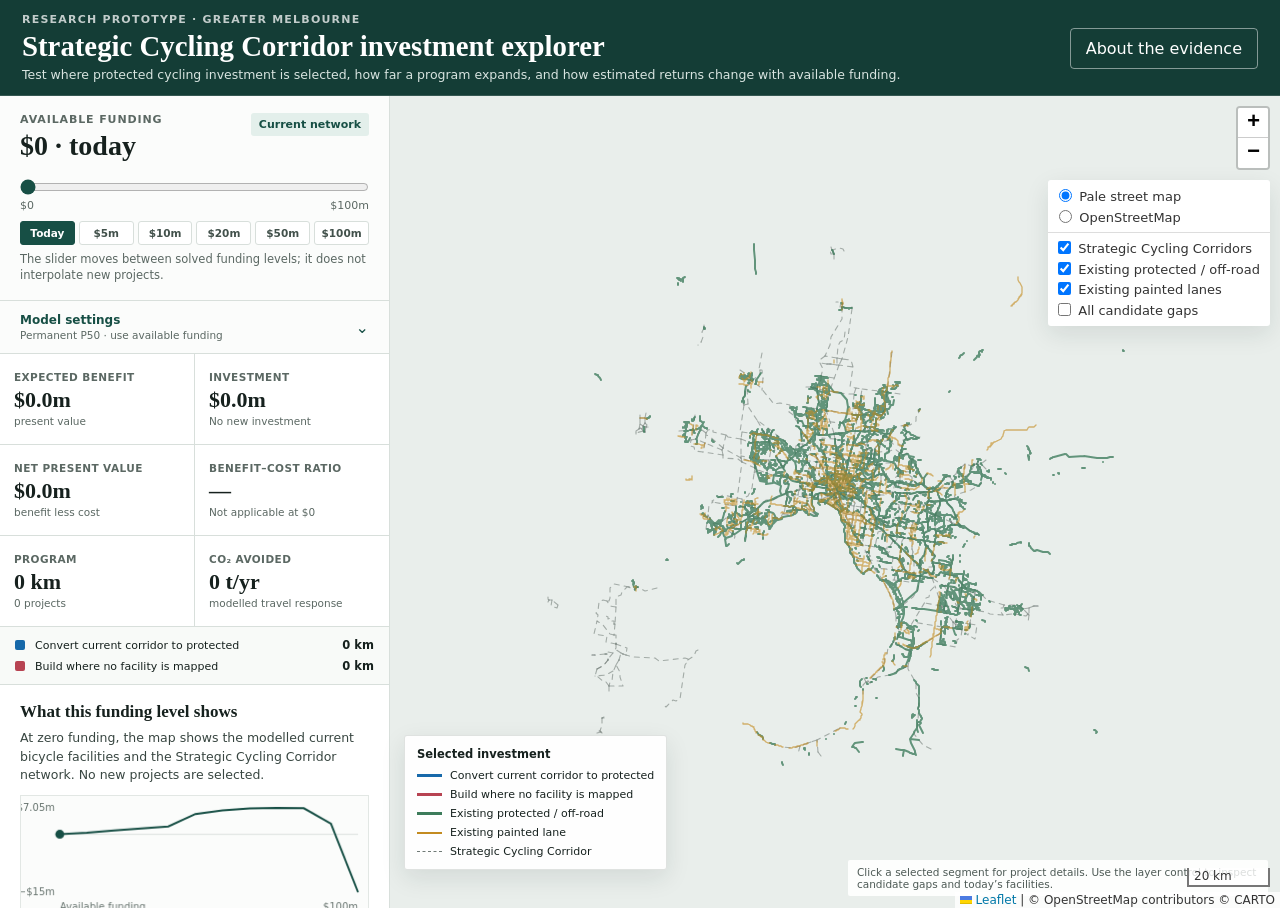
==== index.html @ e88eda8c "Clarify funding modes and cycling treatments" ====
<!doctype html>
<html lang="en">
<head>
  <meta charset="utf-8">
  <meta name="viewport" content="width=device-width, initial-scale=1">
  <meta name="description" content="Explore modelled protected-cycling investments on Melbourne's Strategic Cycling Corridor network at different funding levels.">
  <meta property="og:title" content="Melbourne SCC investment explorer">
  <meta property="og:description" content="An interactive research prototype for reviewing the location, scale and estimated returns of protected-cycling investment.">
  <title>Melbourne SCC investment explorer</title>
  <link rel="preconnect" href="https://basemaps.cartocdn.com">
  <link rel="stylesheet" href="vendor/leaflet/leaflet.css">
  <link rel="stylesheet" href="styles.css?v=3">
</head>
<body>
  <header class="site-header">
    <div>
      <p class="eyebrow">Research prototype · Greater Melbourne</p>
      <h1>Strategic Cycling Corridor investment explorer</h1>
      <p class="header-copy">Test where protected cycling investment is selected, how far a program expands, and how estimated returns change with available funding.</p>
    </div>
    <button class="about-button" id="about-open" type="button">About the evidence</button>
  </header>

  <main class="dashboard-shell">
    <aside class="control-panel" aria-label="Investment settings and results">
      <section class="control-section funding-section">
        <div class="section-heading-row">
          <div>
            <p class="control-label">Available funding</p>
            <output id="budget-output" for="budget-slider">$0 · today</output>
          </div>
          <span class="status-chip" id="spend-status">Current network</span>
        </div>
        <input id="budget-slider" type="range" min="0" max="11" value="0" step="1" aria-label="Available funding level">
        <div class="range-ends"><span>$0</span><span>$100m</span></div>
        <div class="budget-presets" aria-label="Common funding levels">
          <button type="button" data-budget="0">Today</button>
          <button type="button" data-budget="5">$5m</button>
          <button type="button" data-budget="10">$10m</button>
          <button type="button" data-budget="20">$20m</button>
          <button type="button" data-budget="50">$50m</button>
          <button type="button" data-budget="100">$100m</button>
        </div>
        <p class="control-help">The slider moves between solved funding levels; it does not interpolate new projects.</p>
        <div id="investment-message" class="investment-message" hidden>
          <strong id="investment-message-title"></strong>
          <span id="investment-message-copy"></span>
          <button id="use-full-budget" type="button">Show the full-funding portfolio</button>
        </div>
      </section>

      <details class="assumption-panel">
        <summary><span><strong>Model settings</strong><small id="settings-summary">Permanent P50 · use available funding</small></span><span aria-hidden="true">⌄</span></summary>
        <section class="control-section option-grid">
          <fieldset>
            <legend>Delivery assumption</legend>
            <label class="radio-card">
              <input type="radio" name="scenario" value="p50" checked>
              <span><strong>Permanent P50</strong><small>Central benchmark costs</small></span>
            </label>
            <label class="radio-card">
              <input type="radio" name="scenario" value="lowcx">
              <span><strong>Low complexity</strong><small>Optimistic protected retrofit bound</small></span>
            </label>
          </fieldset>

          <fieldset>
            <legend>Allocation rule</legend>
            <label class="radio-card">
              <input type="radio" name="objective" value="benefit" checked>
              <span><strong>Use available funding</strong><small>Select the strongest program within the funding limit</small></span>
            </label>
            <label class="radio-card">
              <input type="radio" name="objective" value="net">
              <span><strong>Find preferred scale</strong><small>Stops when further investment lowers risk-adjusted net benefit</small></span>
            </label>
          </fieldset>
        </section>
      </details>

      <section class="control-section metrics-section" aria-live="polite">
        <div class="metric"><span>Expected benefit</span><strong id="metric-benefit">$0m</strong><small>present value</small></div>
        <div class="metric"><span>Investment</span><strong id="metric-spend">$0m</strong><small id="metric-unspent">No new investment</small></div>
        <div class="metric"><span>Net present value</span><strong id="metric-npv">$0m</strong><small>benefit less cost</small></div>
        <div class="metric"><span>Benefit–cost ratio</span><strong id="metric-bcr">—</strong><small id="metric-bcr-note">Not applicable at $0</small></div>
        <div class="metric"><span>Program</span><strong id="metric-length">0 km</strong><small id="metric-projects">0 projects</small></div>
        <div class="metric"><span>CO₂ avoided</span><strong id="metric-co2">0 t/yr</strong><small>modelled travel response</small></div>
      </section>
      <section class="treatment-mix" aria-live="polite">
        <div><i class="mix-swatch upgrade"></i><span>Convert current corridor to protected</span><strong id="metric-upgrade-km">0 km</strong></div>
        <div><i class="mix-swatch new-link"></i><span>Build where no facility is mapped</span><strong id="metric-new-km">0 km</strong></div>
      </section>

      <section class="control-section interpretation-section">
        <h2>What this funding level shows</h2>
        <p id="interpretation">At zero funding, the map shows the modelled current network and no new selected projects.</p>
        <canvas id="return-chart" height="122" role="img" aria-label="Net present value across the tested funding levels"></canvas>
      </section>

      <section class="control-section project-section">
        <div class="section-heading-row">
          <div><p class="control-label">Selected projects</p><h2 id="project-list-title">No new projects</h2></div>
          <button id="zoom-selected" class="text-button" type="button" disabled>Zoom to selected</button>
        </div>
        <div id="project-list" class="project-list"><p class="empty-state">Move the funding slider to view modelled investments.</p></div>
      </section>
    </aside>

    <section class="map-panel" aria-label="Map of Strategic Cycling Corridors and selected investments">
      <div id="map"></div>
      <div class="map-key" aria-label="Map legend">
        <strong>Selected investment</strong>
        <span><i class="line-swatch upgrade"></i>Convert current corridor to protected</span>
        <span><i class="line-swatch new-link"></i>Build where no facility is mapped</span>
        <span><i class="line-swatch existing"></i>Existing protected / off-road</span>
        <span><i class="line-swatch painted"></i>Existing painted lane</span>
        <span><i class="line-swatch scc"></i>Strategic Cycling Corridor</span>
      </div>
      <div class="map-note">Click a selected segment for project details. Use the layer control to inspect candidate gaps and today’s facilities.</div>
      <div id="loading" class="loading-state">Preparing map and model results…</div>
    </section>
  </main>

  <dialog id="about-dialog">
    <div class="dialog-head">
      <div><p class="eyebrow">How to use this prototype</p><h2>Check whether the modelled priorities make practical sense</h2></div>
      <button id="about-close" class="dialog-close" type="button" aria-label="Close">×</button>
    </div>
    <div class="dialog-content">
      <section>
        <h3>Questions for practitioners</h3>
        <ul>
          <li>Are the selected gaps genuinely missing or inadequate today?</li>
          <li>Could the proposed treatment be delivered at the assumed cost?</li>
          <li>Are important corridors or existing facilities missing from the underlying network?</li>
          <li>Does the order in which projects enter as funding grows look credible?</li>
          <li>Where might intersections, bridges, parking or road-space constraints materially change delivery?</li>
        </ul>
      </section>
      <section>
        <h3>What the dashboard represents</h3>
        <p>Each point is a solved portfolio from a trip-based optimisation model. Benefits are out-of-sample 30-year present values in 2025 Australian dollars. “Use available funding” explores the strongest program within each funding ceiling. “Find preferred scale” can stop spending when additional projects reduce the risk-adjusted net value.</p>
        <p>The portfolios are best-found solutions with valid but loose global bounds; they are not proven global optima. Funding levels are optimised independently and should not be interpreted as a staged construction sequence.</p>
      </section>
      <section class="caution-box">
        <h3>Important limitation</h3>
        <p>These are research outputs, not funded projects, engineering designs or recommendations for construction. Locations inherit uncertainty in SCC matching, current facility classification, cycling routes, uptake and project cost. The low-complexity case is an optimistic bound and is not known to be feasible at every site.</p>
      </section>
      <p class="data-date" id="data-date"></p>
    </div>
  </dialog>

  <script src="vendor/leaflet/leaflet.js"></script>
  <script src="app.js?v=3"></script>
</body>
</html>
---- vendor/leaflet/leaflet.css ----
/* required styles */

.leaflet-pane,
.leaflet-tile,
.leaflet-marker-icon,
.leaflet-marker-shadow,
.leaflet-tile-container,
.leaflet-pane > svg,
.leaflet-pane > canvas,
.leaflet-zoom-box,
.leaflet-image-layer,
.leaflet-layer {
	position: absolute;
	left: 0;
	top: 0;
	}
.leaflet-container {
	overflow: hidden;
	}
.leaflet-tile,
.leaflet-marker-icon,
.leaflet-marker-shadow {
	-webkit-user-select: none;
	   -moz-user-select: none;
	        user-select: none;
	  -webkit-user-drag: none;
	}
/* Prevents IE11 from highlighting tiles in blue */
.leaflet-tile::selection {
	background: transparent;
}
/* Safari renders non-retina tile on retina better with this, but Chrome is worse */
.leaflet-safari .leaflet-tile {
	image-rendering: -webkit-optimize-contrast;
	}
/* hack that prevents hw layers "stretching" when loading new tiles */
.leaflet-safari .leaflet-tile-container {
	width: 1600px;
	height: 1600px;
	-webkit-transform-origin: 0 0;
	}
.leaflet-marker-icon,
.leaflet-marker-shadow {
	display: block;
	}
/* .leaflet-container svg: reset svg max-width decleration shipped in Joomla! (joomla.org) 3.x */
/* .leaflet-container img: map is broken in FF if you have max-width: 100% on tiles */
.leaflet-container .leaflet-overlay-pane svg {
	max-width: none !important;
	max-height: none !important;
	}
.leaflet-container .leaflet-marker-pane img,
.leaflet-container .leaflet-shadow-pane img,
.leaflet-container .leaflet-tile-pane img,
.leaflet-container img.leaflet-image-layer,
.leaflet-container .leaflet-tile {
	max-width: none !important;
	max-height: none !important;
	width: auto;
	padding: 0;
	}

.leaflet-container img.leaflet-tile {
	/* See: https://bugs.chromium.org/p/chromium/issues/detail?id=600120 */
	mix-blend-mode: plus-lighter;
}

.leaflet-container.leaflet-touch-zoom {
	-ms-touch-action: pan-x pan-y;
	touch-action: pan-x pan-y;
	}
.leaflet-container.leaflet-touch-drag {
	-ms-touch-action: pinch-zoom;
	/* Fallback for FF which doesn't support pinch-zoom */
	touch-action: none;
	touch-action: pinch-zoom;
}
.leaflet-container.leaflet-touch-drag.leaflet-touch-zoom {
	-ms-touch-action: none;
	touch-action: none;
}
.leaflet-container {
	-webkit-tap-highlight-color: transparent;
}
.leaflet-container a {
	-webkit-tap-highlight-color: rgba(51, 181, 229, 0.4);
}
.leaflet-tile {
	filter: inherit;
	visibility: hidden;
	}
.leaflet-tile-loaded {
	visibility: inherit;
	}
.leaflet-zoom-box {
	width: 0;
	height: 0;
	-moz-box-sizing: border-box;
	     box-sizing: border-box;
	z-index: 800;
	}
/* workaround for https://bugzilla.mozilla.org/show_bug.cgi?id=888319 */
.leaflet-overlay-pane svg {
	-moz-user-select: none;
	}

.leaflet-pane         { z-index: 400; }

.leaflet-tile-pane    { z-index: 200; }
.leaflet-overlay-pane { z-index: 400; }
.leaflet-shadow-pane  { z-index: 500; }
.leaflet-marker-pane  { z-index: 600; }
.leaflet-tooltip-pane   { z-index: 650; }
.leaflet-popup-pane   { z-index: 700; }

.leaflet-map-pane canvas { z-index: 100; }
.leaflet-map-pane svg    { z-index: 200; }

.leaflet-vml-shape {
	width: 1px;
	height: 1px;
	}
.lvml {
	behavior: url(#default#VML);
	display: inline-block;
	position: absolute;
	}


/* control positioning */

.leaflet-control {
	position: relative;
	z-index: 800;
	pointer-events: visiblePainted; /* IE 9-10 doesn't have auto */
	pointer-events: auto;
	}
.leaflet-top,
.leaflet-bottom {
	position: absolute;
	z-index: 1000;
	pointer-events: none;
	}
.leaflet-top {
	top: 0;
	}
.leaflet-right {
	right: 0;
	}
.leaflet-bottom {
	bottom: 0;
	}
.leaflet-left {
	left: 0;
	}
.leaflet-control {
	float: left;
	clear: both;
	}
.leaflet-right .leaflet-control {
	float: right;
	}
.leaflet-top .leaflet-control {
	margin-top: 10px;
	}
.leaflet-bottom .leaflet-control {
	margin-bottom: 10px;
	}
.leaflet-left .leaflet-control {
	margin-left: 10px;
	}
.leaflet-right .leaflet-control {
	margin-right: 10px;
	}


/* zoom and fade animations */

.leaflet-fade-anim .leaflet-popup {
	opacity: 0;
	-webkit-transition: opacity 0.2s linear;
	   -moz-transition: opacity 0.2s linear;
	        transition: opacity 0.2s linear;
	}
.leaflet-fade-anim .leaflet-map-pane .leaflet-popup {
	opacity: 1;
	}
.leaflet-zoom-animated {
	-webkit-transform-origin: 0 0;
	    -ms-transform-origin: 0 0;
	        transform-origin: 0 0;
	}
svg.leaflet-zoom-animated {
	will-change: transform;
}

.leaflet-zoom-anim .leaflet-zoom-animated {
	-webkit-transition: -webkit-transform 0.25s cubic-bezier(0,0,0.25,1);
	   -moz-transition:    -moz-transform 0.25s cubic-bezier(0,0,0.25,1);
	        transition:         transform 0.25s cubic-bezier(0,0,0.25,1);
	}
.leaflet-zoom-anim .leaflet-tile,
.leaflet-pan-anim .leaflet-tile {
	-webkit-transition: none;
	   -moz-transition: none;
	        transition: none;
	}

.leaflet-zoom-anim .leaflet-zoom-hide {
	visibility: hidden;
	}


/* cursors */

.leaflet-interactive {
	cursor: pointer;
	}
.leaflet-grab {
	cursor: -webkit-grab;
	cursor:    -moz-grab;
	cursor:         grab;
	}
.leaflet-crosshair,
.leaflet-crosshair .leaflet-interactive {
	cursor: crosshair;
	}
.leaflet-popup-pane,
.leaflet-control {
	cursor: auto;
	}
.leaflet-dragging .leaflet-grab,
.leaflet-dragging .leaflet-grab .leaflet-interactive,
.leaflet-dragging .leaflet-marker-draggable {
	cursor: move;
	cursor: -webkit-grabbing;
	cursor:    -moz-grabbing;
	cursor:         grabbing;
	}

/* marker & overlays interactivity */
.leaflet-marker-icon,
.leaflet-marker-shadow,
.leaflet-image-layer,
.leaflet-pane > svg path,
.leaflet-tile-container {
	pointer-events: none;
	}

.leaflet-marker-icon.leaflet-interactive,
.leaflet-image-layer.leaflet-interactive,
.leaflet-pane > svg path.leaflet-interactive,
svg.leaflet-image-layer.leaflet-interactive path {
	pointer-events: visiblePainted; /* IE 9-10 doesn't have auto */
	pointer-events: auto;
	}

/* visual tweaks */

.leaflet-container {
	background: #ddd;
	outline-offset: 1px;
	}
.leaflet-container a {
	color: #0078A8;
	}
.leaflet-zoom-box {
	border: 2px dotted #38f;
	background: rgba(255,255,255,0.5);
	}


/* general typography */
.leaflet-container {
	font-family: "Helvetica Neue", Arial, Helvetica, sans-serif;
	font-size: 12px;
	font-size: 0.75rem;
	line-height: 1.5;
	}


/* general toolbar styles */

.leaflet-bar {
	box-shadow: 0 1px 5px rgba(0,0,0,0.65);
	border-radius: 4px;
	}
.leaflet-bar a {
	background-color: #fff;
	border-bottom: 1px solid #ccc;
	width: 26px;
	height: 26px;
	line-height: 26px;
	display: block;
	text-align: center;
	text-decoration: none;
	color: black;
	}
.leaflet-bar a,
.leaflet-control-layers-toggle {
	background-position: 50% 50%;
	background-repeat: no-repeat;
	display: block;
	}
.leaflet-bar a:hover,
.leaflet-bar a:focus {
	background-color: #f4f4f4;
	}
.leaflet-bar a:first-child {
	border-top-left-radius: 4px;
	border-top-right-radius: 4px;
	}
.leaflet-bar a:last-child {
	border-bottom-left-radius: 4px;
	border-bottom-right-radius: 4px;
	border-bottom: none;
	}
.leaflet-bar a.leaflet-disabled {
	cursor: default;
	background-color: #f4f4f4;
	color: #bbb;
	}

.leaflet-touch .leaflet-bar a {
	width: 30px;
	height: 30px;
	line-height: 30px;
	}
.leaflet-touch .leaflet-bar a:first-child {
	border-top-left-radius: 2px;
	border-top-right-radius: 2px;
	}
.leaflet-touch .leaflet-bar a:last-child {
	border-bottom-left-radius: 2px;
	border-bottom-right-radius: 2px;
	}

/* zoom control */

.leaflet-control-zoom-in,
.leaflet-control-zoom-out {
	font: bold 18px 'Lucida Console', Monaco, monospace;
	text-indent: 1px;
	}

.leaflet-touch .leaflet-control-zoom-in, .leaflet-touch .leaflet-control-zoom-out  {
	font-size: 22px;
	}


/* layers control */

.leaflet-control-layers {
	box-shadow: 0 1px 5px rgba(0,0,0,0.4);
	background: #fff;
	border-radius: 5px;
	}
.leaflet-control-layers-toggle {
	background-image: url(images/layers.png);
	width: 36px;
	height: 36px;
	}
.leaflet-retina .leaflet-control-layers-toggle {
	background-image: url(images/layers-2x.png);
	background-size: 26px 26px;
	}
.leaflet-touch .leaflet-control-layers-toggle {
	width: 44px;
	height: 44px;
	}
.leaflet-control-layers .leaflet-control-layers-list,
.leaflet-control-layers-expanded .leaflet-control-layers-toggle {
	display: none;
	}
.leaflet-control-layers-expanded .leaflet-control-layers-list {
	display: block;
	position: relative;
	}
.leaflet-control-layers-expanded {
	padding: 6px 10px 6px 6px;
	color: #333;
	background: #fff;
	}
.leaflet-control-layers-scrollbar {
	overflow-y: scroll;
	overflow-x: hidden;
	padding-right: 5px;
	}
.leaflet-control-layers-selector {
	margin-top: 2px;
	position: relative;
	top: 1px;
	}
.leaflet-control-layers label {
	display: block;
	font-size: 13px;
	font-size: 1.08333em;
	}
.leaflet-control-layers-separator {
	height: 0;
	border-top: 1px solid #ddd;
	margin: 5px -10px 5px -6px;
	}

/* Default icon URLs */
.leaflet-default-icon-path { /* used only in path-guessing heuristic, see L.Icon.Default */
	background-image: url(images/marker-icon.png);
	}


/* attribution and scale controls */

.leaflet-container .leaflet-control-attribution {
	background: #fff;
	background: rgba(255, 255, 255, 0.8);
	margin: 0;
	}
.leaflet-control-attribution,
.leaflet-control-scale-line {
	padding: 0 5px;
	color: #333;
	line-height: 1.4;
	}
.leaflet-control-attribution a {
	text-decoration: none;
	}
.leaflet-control-attribution a:hover,
.leaflet-control-attribution a:focus {
	text-decoration: underline;
	}
.leaflet-attribution-flag {
	display: inline !important;
	vertical-align: baseline !important;
	width: 1em;
	height: 0.6669em;
	}
.leaflet-left .leaflet-control-scale {
	margin-left: 5px;
	}
.leaflet-bottom .leaflet-control-scale {
	margin-bottom: 5px;
	}
.leaflet-control-scale-line {
	border: 2px solid #777;
	border-top: none;
	line-height: 1.1;
	padding: 2px 5px 1px;
	white-space: nowrap;
	-moz-box-sizing: border-box;
	     box-sizing: border-box;
	background: rgba(255, 255, 255, 0.8);
	text-shadow: 1px 1px #fff;
	}
.leaflet-control-scale-line:not(:first-child) {
	border-top: 2px solid #777;
	border-bottom: none;
	margin-top: -2px;
	}
.leaflet-control-scale-line:not(:first-child):not(:last-child) {
	border-bottom: 2px solid #777;
	}

.leaflet-touch .leaflet-control-attribution,
.leaflet-touch .leaflet-control-layers,
.leaflet-touch .leaflet-bar {
	box-shadow: none;
	}
.leaflet-touch .leaflet-control-layers,
.leaflet-touch .leaflet-bar {
	border: 2px solid rgba(0,0,0,0.2);
	background-clip: padding-box;
	}


/* popup */

.leaflet-popup {
	position: absolute;
	text-align: center;
	margin-bottom: 20px;
	}
.leaflet-popup-content-wrapper {
	padding: 1px;
	text-align: left;
	border-radius: 12px;
	}
.leaflet-popup-content {
	margin: 13px 24px 13px 20px;
	line-height: 1.3;
	font-size: 13px;
	font-size: 1.08333em;
	min-height: 1px;
	}
.leaflet-popup-content p {
	margin: 17px 0;
	margin: 1.3em 0;
	}
.leaflet-popup-tip-container {
	width: 40px;
	height: 20px;
	position: absolute;
	left: 50%;
	margin-top: -1px;
	margin-left: -20px;
	overflow: hidden;
	pointer-events: none;
	}
.leaflet-popup-tip {
	width: 17px;
	height: 17px;
	padding: 1px;

	margin: -10px auto 0;
	pointer-events: auto;

	-webkit-transform: rotate(45deg);
	   -moz-transform: rotate(45deg);
	    -ms-transform: rotate(45deg);
	        transform: rotate(45deg);
	}
.leaflet-popup-content-wrapper,
.leaflet-popup-tip {
	background: white;
	color: #333;
	box-shadow: 0 3px 14px rgba(0,0,0,0.4);
	}
.leaflet-container a.leaflet-popup-close-button {
	position: absolute;
	top: 0;
	right: 0;
	border: none;
	text-align: center;
	width: 24px;
	height: 24px;
	font: 16px/24px Tahoma, Verdana, sans-serif;
	color: #757575;
	text-decoration: none;
	background: transparent;
	}
.leaflet-container a.leaflet-popup-close-button:hover,
.leaflet-container a.leaflet-popup-close-button:focus {
	color: #585858;
	}
.leaflet-popup-scrolled {
	overflow: auto;
	}

.leaflet-oldie .leaflet-popup-content-wrapper {
	-ms-zoom: 1;
	}
.leaflet-oldie .leaflet-popup-tip {
	width: 24px;
	margin: 0 auto;

	-ms-filter: "progid:DXImageTransform.Microsoft.Matrix(M11=0.70710678, M12=0.70710678, M21=-0.70710678, M22=0.70710678)";
	filter: progid:DXImageTransform.Microsoft.Matrix(M11=0.70710678, M12=0.70710678, M21=-0.70710678, M22=0.70710678);
	}

.leaflet-oldie .leaflet-control-zoom,
.leaflet-oldie .leaflet-control-layers,
.leaflet-oldie .leaflet-popup-content-wrapper,
.leaflet-oldie .leaflet-popup-tip {
	border: 1px solid #999;
	}


/* div icon */

.leaflet-div-icon {
	background: #fff;
	border: 1px solid #666;
	}


/* Tooltip */
/* Base styles for the element that has a tooltip */
.leaflet-tooltip {
	position: absolute;
	padding: 6px;
	background-color: #fff;
	border: 1px solid #fff;
	border-radius: 3px;
	color: #222;
	white-space: nowrap;
	-webkit-user-select: none;
	-moz-user-select: none;
	-ms-user-select: none;
	user-select: none;
	pointer-events: none;
	box-shadow: 0 1px 3px rgba(0,0,0,0.4);
	}
.leaflet-tooltip.leaflet-interactive {
	cursor: pointer;
	pointer-events: auto;
	}
.leaflet-tooltip-top:before,
.leaflet-tooltip-bottom:before,
.leaflet-tooltip-left:before,
.leaflet-tooltip-right:before {
	position: absolute;
	pointer-events: none;
	border: 6px solid transparent;
	background: transparent;
	content: "";
	}

/* Directions */

.leaflet-tooltip-bottom {
	margin-top: 6px;
}
.leaflet-tooltip-top {
	margin-top: -6px;
}
.leaflet-tooltip-bottom:before,
.leaflet-tooltip-top:before {
	left: 50%;
	margin-left: -6px;
	}
.leaflet-tooltip-top:before {
	bottom: 0;
	margin-bottom: -12px;
	border-top-color: #fff;
	}
.leaflet-tooltip-bottom:before {
	top: 0;
	margin-top: -12px;
	margin-left: -6px;
	border-bottom-color: #fff;
	}
.leaflet-tooltip-left {
	margin-left: -6px;
}
.leaflet-tooltip-right {
	margin-left: 6px;
}
.leaflet-tooltip-left:before,
.leaflet-tooltip-right:before {
	top: 50%;
	margin-top: -6px;
	}
.leaflet-tooltip-left:before {
	right: 0;
	margin-right: -12px;
	border-left-color: #fff;
	}
.leaflet-tooltip-right:before {
	left: 0;
	margin-left: -12px;
	border-right-color: #fff;
	}

/* Printing */

@media print {
	/* Prevent printers from removing background-images of controls. */
	.leaflet-control {
		-webkit-print-color-adjust: exact;
		print-color-adjust: exact;
		}
	}
---- styles.css ----
:root {
  --ink: #16211e; --muted: #5b6863; --line: #d8dfdb; --paper: #fff;
  --brand: #174f45; --brand-soft: #e3efeb; --upgrade: #1769aa;
  --new: #b74352; --existing: #3d7c5b; --painted: #c38b20; --scc: #707a76;
  --shadow: 0 8px 24px rgba(23, 41, 35, .10);
}
* { box-sizing: border-box; }
html, body { height: 100%; }
body { margin: 0; color: var(--ink); background: #edf1ee; font-family: Inter, ui-sans-serif, system-ui, -apple-system, BlinkMacSystemFont, "Segoe UI", sans-serif; -webkit-font-smoothing: antialiased; }
button, input { font: inherit; }
.site-header { min-height: 88px; padding: 13px 22px 12px; display: flex; align-items: center; justify-content: space-between; gap: 24px; color: white; background: #143d36; border-bottom: 1px solid rgba(255,255,255,.14); }
.eyebrow { margin: 0 0 5px; color: inherit; font-size: 11px; font-weight: 750; letter-spacing: .11em; text-transform: uppercase; opacity: .74; }
h1 { margin: 0; font-family: Georgia, "Times New Roman", serif; font-size: clamp(24px, 2.25vw, 34px); font-weight: 600; line-height: 1.08; }
.header-copy { max-width: 900px; margin: 5px 0 0; color: #d8e4e0; font-size: 12.5px; line-height: 1.3; }
.about-button { flex: 0 0 auto; padding: 10px 15px; color: white; background: transparent; border: 1px solid rgba(255,255,255,.48); border-radius: 4px; cursor: pointer; }
.about-button:hover, .about-button:focus-visible { background: rgba(255,255,255,.1); outline: none; }
.dashboard-shell { height: calc(100vh - 88px); min-height: 650px; display: grid; grid-template-columns: minmax(340px, 390px) 1fr; }
.control-panel { overflow-y: auto; background: var(--paper); border-right: 1px solid var(--line); z-index: 3; }
.control-section { padding: 17px 20px; border-bottom: 1px solid var(--line); }
.funding-section { background: #fbfcfb; }
.section-heading-row { display: flex; justify-content: space-between; align-items: flex-start; gap: 15px; }
.control-label, fieldset legend { margin: 0 0 6px; color: var(--muted); font-size: 11px; font-weight: 800; letter-spacing: .08em; text-transform: uppercase; }
#budget-output { display: block; font-family: Georgia, "Times New Roman", serif; font-size: 28px; font-weight: 600; line-height: 1; }
.status-chip { padding: 5px 8px; border-radius: 3px; color: var(--brand); background: var(--brand-soft); font-size: 11px; font-weight: 750; }
input[type="range"] { width: 100%; margin: 19px 0 2px; accent-color: var(--brand); cursor: pointer; }
.range-ends { display: flex; justify-content: space-between; color: var(--muted); font-size: 11px; }
.budget-presets { display: grid; grid-template-columns: repeat(6, 1fr); gap: 4px; margin-top: 9px; }
.budget-presets button { padding: 5px 2px; color: #42514b; background: white; border: 1px solid var(--line); border-radius: 3px; font-size: 10.5px; font-weight: 700; cursor: pointer; }
.budget-presets button:hover, .budget-presets button:focus-visible { border-color: var(--brand); color: var(--brand); outline: none; }
.budget-presets button.active { color: white; background: var(--brand); border-color: var(--brand); }
.control-help { margin: 7px 0 0; color: var(--muted); font-size: 11.5px; line-height: 1.35; }
.investment-message { margin-top: 11px; padding: 10px 11px; display: grid; gap: 4px; color: #614918; background: #f6f0df; border: 1px solid #d8c48e; border-left: 3px solid #a77b2b; border-radius: 3px; }
.investment-message[hidden] { display: none; }
.investment-message strong { font-size: 12px; }
.investment-message span { font-size: 11px; line-height: 1.35; }
.investment-message button { width: fit-content; margin-top: 3px; padding: 4px 0; color: var(--brand); background: transparent; border: 0; font-size: 11px; font-weight: 800; cursor: pointer; text-decoration: underline; text-underline-offset: 2px; }
.assumption-panel { border-bottom: 1px solid var(--line); background: #fbfcfb; }
.assumption-panel summary { padding: 12px 20px; display: flex; align-items: center; justify-content: space-between; gap: 12px; color: var(--brand); cursor: pointer; list-style: none; }
.assumption-panel summary::-webkit-details-marker { display: none; }
.assumption-panel summary > span:first-child { display: grid; gap: 2px; }
.assumption-panel summary strong { font-size: 12px; }
.assumption-panel summary small { color: var(--muted); font-size: 10.5px; font-weight: 500; }
.assumption-panel[open] summary { border-bottom: 1px solid var(--line); }
.assumption-panel[open] summary > span:last-child { transform: rotate(180deg); }
.assumption-panel .control-section { border-bottom: 0; }
.option-grid { display: grid; grid-template-columns: 1fr 1fr; gap: 18px; }
fieldset { min-width: 0; padding: 0; margin: 0; border: 0; }
.radio-card { min-height: 51px; display: flex; align-items: flex-start; gap: 8px; padding: 8px 9px; margin-top: 6px; border: 1px solid var(--line); border-radius: 4px; cursor: pointer; }
.radio-card:has(input:checked) { border-color: var(--brand); background: var(--brand-soft); box-shadow: inset 3px 0 0 var(--brand); }
.radio-card input { margin: 3px 0 0; accent-color: var(--brand); }
.radio-card span { min-width: 0; display: grid; gap: 2px; }
.radio-card strong { font-size: 12.5px; line-height: 1.2; }
.radio-card small { color: var(--muted); font-size: 10.5px; line-height: 1.25; }
.metrics-section { display: grid; grid-template-columns: repeat(2, 1fr); gap: 1px; padding: 0; background: var(--line); }
.metric { min-height: 90px; padding: 13px 14px; display: flex; flex-direction: column; justify-content: center; background: white; }
.metric span { color: var(--muted); font-size: 10.5px; font-weight: 720; text-transform: uppercase; letter-spacing: .04em; }
.metric strong { margin: 4px 0 2px; font-family: Georgia, "Times New Roman", serif; font-size: 22px; font-weight: 600; font-variant-numeric: tabular-nums; }
.metric small { color: var(--muted); font-size: 10.5px; line-height: 1.2; }
.metric.negative strong { color: #a12939; }
.metric.positive strong { color: var(--brand); }
.treatment-mix { padding: 11px 15px; display: grid; gap: 7px; background: #f8faf8; border-bottom: 1px solid var(--line); }
.treatment-mix > div { display: grid; grid-template-columns: 13px 1fr auto; align-items: center; gap: 7px; font-size: 11px; }
.treatment-mix strong { font-size: 11.5px; font-variant-numeric: tabular-nums; }
.mix-swatch { width: 10px; height: 10px; display: inline-block; border-radius: 2px; }
.mix-swatch.upgrade { background: var(--upgrade); }
.mix-swatch.new-link { background: var(--new); }
.interpretation-section h2, .project-section h2 { margin: 0; font-family: Georgia, "Times New Roman", serif; font-size: 17px; font-weight: 600; }
.interpretation-section p { margin: 7px 0 11px; color: #384641; font-size: 12.5px; line-height: 1.46; }
#return-chart { width: 100%; display: block; background: #fbfcfb; border: 1px solid #e2e7e4; }
.text-button { padding: 3px 0; color: var(--brand); background: transparent; border: 0; font-size: 11.5px; font-weight: 700; cursor: pointer; }
.text-button:disabled { color: #a4aaa7; cursor: default; }
.project-list { margin-top: 10px; max-height: 265px; overflow-y: auto; border-top: 1px solid var(--line); }
.empty-state { margin: 14px 0; color: var(--muted); font-size: 12px; }
.project-row { width: 100%; display: grid; grid-template-columns: 28px 1fr auto; align-items: center; gap: 9px; padding: 9px 4px; color: inherit; background: white; border: 0; border-bottom: 1px solid #e7ebe8; text-align: left; cursor: pointer; }
.project-row:hover, .project-row:focus-visible { background: #f3f7f5; outline: none; }
.rank-badge { width: 23px; height: 23px; display: grid; place-items: center; color: white; background: var(--brand); border-radius: 50%; font-size: 10px; font-weight: 750; }
.project-row strong { display: block; font-size: 12px; }
.project-row small { display: block; margin-top: 2px; color: var(--muted); font-size: 10.5px; }
.project-cost { font-size: 11px; font-weight: 700; font-variant-numeric: tabular-nums; }
.map-panel { min-width: 0; position: relative; background: #e9eeeb; }
#map { width: 100%; height: 100%; }
.leaflet-container { background: #e9eeeb; font-family: inherit; }
.leaflet-control-layers { border: 0 !important; border-radius: 3px !important; box-shadow: var(--shadow) !important; font-size: 12px; }
.leaflet-popup-content { margin: 13px 15px; line-height: 1.35; }
.popup-title { margin: 0 0 7px; font-family: Georgia, "Times New Roman", serif; font-size: 16px; }
.popup-grid { display: grid; grid-template-columns: auto auto; gap: 3px 13px; font-size: 11.5px; }
.popup-grid span:nth-child(odd) { color: var(--muted); }
.popup-note { max-width: 245px; margin: 8px 0 0; color: var(--muted); font-size: 10.5px; }
.map-key { position: absolute; left: 14px; bottom: 38px; z-index: 500; min-width: 200px; display: grid; gap: 6px; padding: 11px 12px; background: rgba(255,255,255,.94); border: 1px solid rgba(64,76,70,.16); border-radius: 3px; box-shadow: var(--shadow); font-size: 11px; }
.map-key strong { margin-bottom: 2px; font-size: 11.5px; }
.map-key span { display: flex; align-items: center; gap: 8px; }
.line-swatch { width: 25px; height: 0; display: inline-block; border-top: 3px solid; }
.line-swatch.upgrade { border-color: var(--upgrade); }
.line-swatch.new-link { border-color: var(--new); }
.line-swatch.existing { border-color: var(--existing); }
.line-swatch.painted { border-color: var(--painted); border-top-width: 2px; }
.line-swatch.scc { border-color: var(--scc); border-top-width: 1px; border-top-style: dashed; }
.map-note { position: absolute; right: 12px; bottom: 12px; z-index: 500; max-width: 420px; padding: 6px 9px; color: #4d5a55; background: rgba(255,255,255,.9); border-radius: 2px; font-size: 10.5px; }
.loading-state { position: absolute; inset: 0; z-index: 1000; display: grid; place-items: center; color: var(--brand); background: rgba(246,248,246,.9); font-size: 14px; font-weight: 650; }
.loading-state.error { padding: 24px; color: #8b2432; text-align: center; }
dialog { width: min(690px, calc(100vw - 32px)); max-height: calc(100vh - 40px); padding: 0; color: var(--ink); border: 0; border-radius: 5px; box-shadow: 0 24px 80px rgba(14, 28, 23, .32); }
dialog::backdrop { background: rgba(12, 25, 21, .62); }
.dialog-head { padding: 20px 22px 15px; display: flex; align-items: flex-start; justify-content: space-between; gap: 20px; color: white; background: var(--brand); }
.dialog-head h2 { margin: 0; font-family: Georgia, "Times New Roman", serif; font-size: 24px; font-weight: 600; }
.dialog-close { color: white; background: transparent; border: 0; font-size: 28px; line-height: 1; cursor: pointer; }
.dialog-content { padding: 20px 22px 24px; }
.dialog-content section + section { margin-top: 18px; }
.dialog-content h3 { margin: 0 0 7px; font-size: 14px; }
.dialog-content p, .dialog-content li { font-size: 13px; line-height: 1.5; }
.dialog-content ul { margin: 7px 0 0; padding-left: 20px; }
.caution-box { padding: 14px 15px; background: #f5f1e7; border-left: 3px solid #a77b2b; }
.caution-box p { margin: 0; }
.data-date { margin: 18px 0 0; color: var(--muted); font-size: 11px !important; }
@media (max-width: 980px) {
  .site-header { min-height: 96px; padding: 15px 18px; }
  .header-copy { display: none; }
  .dashboard-shell { height: auto; min-height: 0; display: flex; flex-direction: column; }
  .control-panel { overflow: visible; border-right: 0; }
  .map-panel { height: 68vh; min-height: 540px; order: -1; }
  .metrics-section { grid-template-columns: repeat(3, 1fr); }
  .project-list { max-height: none; }
}
@media (max-width: 620px) {
  .site-header { min-height: 108px; align-items: flex-start; }
  h1 { font-size: 23px; }
  .about-button { padding: 8px 10px; font-size: 11px; }
  .map-panel { height: 60vh; min-height: 470px; }
  .map-key { left: 8px; bottom: 33px; min-width: 180px; padding: 8px 9px; }
  .map-note { display: none; }
  .option-grid { grid-template-columns: 1fr; }
  .metrics-section { grid-template-columns: repeat(2, 1fr); }
  .control-section { padding-left: 15px; padding-right: 15px; }
}
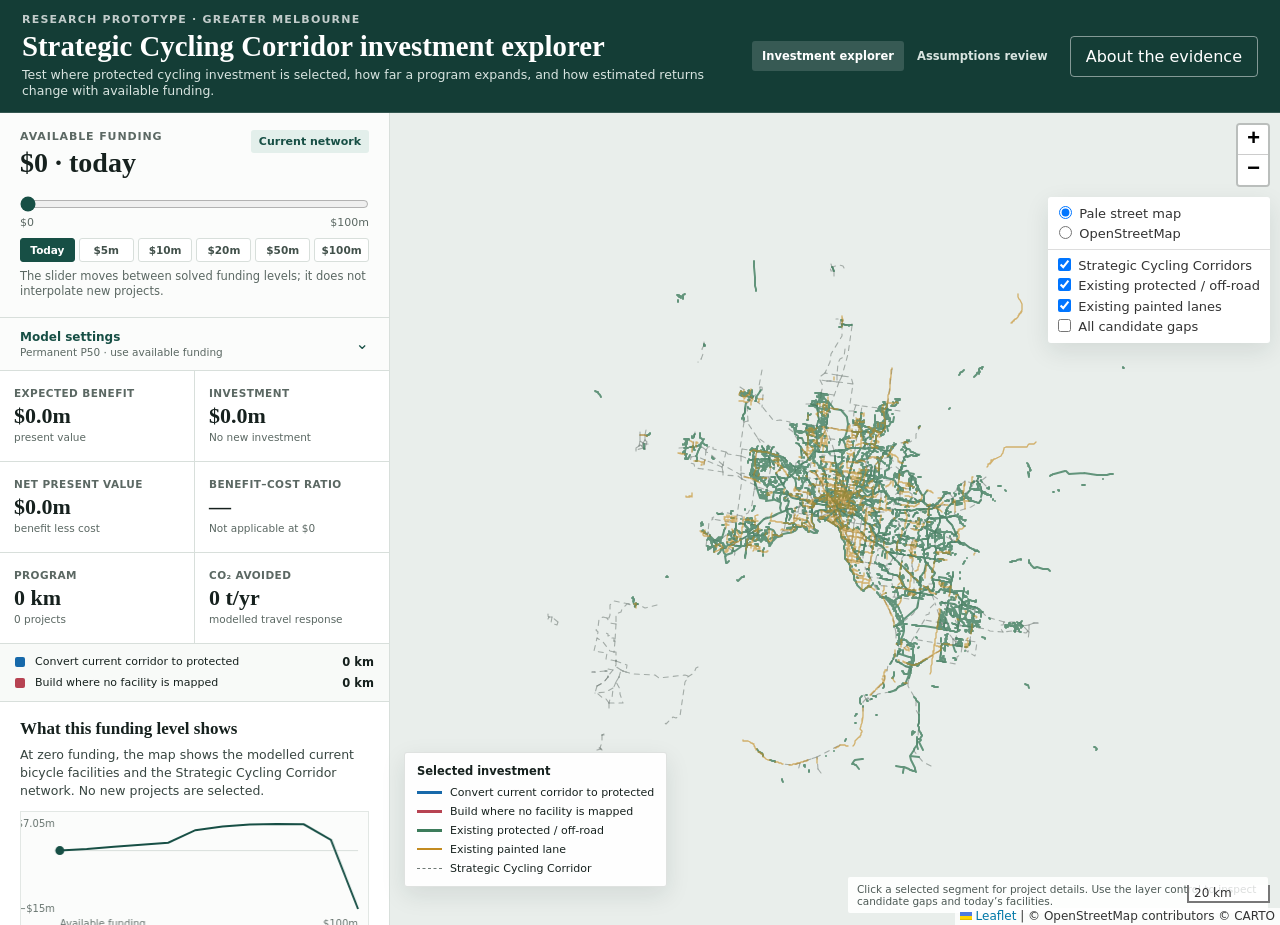
==== commit 5e4be290: "Add no-backend practitioner review workspace" ====
--- a/index.html
+++ b/index.html
@@ -9,7 +9,7 @@
   <title>Melbourne SCC investment explorer</title>
   <link rel="preconnect" href="https://basemaps.cartocdn.com">
   <link rel="stylesheet" href="vendor/leaflet/leaflet.css">
-  <link rel="stylesheet" href="styles.css?v=3">
+  <link rel="stylesheet" href="styles.css?v=4">
 </head>
 <body>
   <header class="site-header">
@@ -18,7 +18,13 @@
       <h1>Strategic Cycling Corridor investment explorer</h1>
       <p class="header-copy">Test where protected cycling investment is selected, how far a program expands, and how estimated returns change with available funding.</p>
     </div>
-    <button class="about-button" id="about-open" type="button">About the evidence</button>
+    <div class="header-actions">
+      <nav class="site-nav" aria-label="Dashboard sections">
+        <a class="active" href="index.html">Investment explorer</a>
+        <a href="review.html">Assumptions review</a>
+      </nav>
+      <button class="about-button" id="about-open" type="button">About the evidence</button>
+    </div>
   </header>
 
   <main class="dashboard-shell">
@@ -151,6 +157,6 @@
   </dialog>
 
   <script src="vendor/leaflet/leaflet.js"></script>
-  <script src="app.js?v=3"></script>
+  <script src="app.js?v=4"></script>
 </body>
 </html>
--- a/styles.css
+++ b/styles.css
@@ -14,6 +14,11 @@
 .header-copy { max-width: 900px; margin: 5px 0 0; color: #d8e4e0; font-size: 12.5px; line-height: 1.3; }
 .about-button { flex: 0 0 auto; padding: 10px 15px; color: white; background: transparent; border: 1px solid rgba(255,255,255,.48); border-radius: 4px; cursor: pointer; }
 .about-button:hover, .about-button:focus-visible { background: rgba(255,255,255,.1); outline: none; }
+.header-actions { flex: 0 0 auto; display: flex; align-items: center; gap: 12px; }
+.site-nav { display: flex; align-items: center; gap: 3px; }
+.site-nav a { padding: 8px 10px; color: #d8e4e0; border-radius: 3px; font-size: 11.5px; font-weight: 700; text-decoration: none; }
+.site-nav a:hover, .site-nav a:focus-visible { color: white; background: rgba(255,255,255,.08); outline: none; }
+.site-nav a.active { color: white; background: rgba(255,255,255,.15); }
 .dashboard-shell { height: calc(100vh - 88px); min-height: 650px; display: grid; grid-template-columns: minmax(340px, 390px) 1fr; }
 .control-panel { overflow-y: auto; background: var(--paper); border-right: 1px solid var(--line); z-index: 3; }
 .control-section { padding: 17px 20px; border-bottom: 1px solid var(--line); }
@@ -86,6 +91,7 @@
 .popup-grid { display: grid; grid-template-columns: auto auto; gap: 3px 13px; font-size: 11.5px; }
 .popup-grid span:nth-child(odd) { color: var(--muted); }
 .popup-note { max-width: 245px; margin: 8px 0 0; color: var(--muted); font-size: 10.5px; }
+.popup-review-link { display: inline-block; margin-top: 8px; color: var(--brand); font-size: 11px; font-weight: 800; text-underline-offset: 2px; }
 .map-key { position: absolute; left: 14px; bottom: 38px; z-index: 500; min-width: 200px; display: grid; gap: 6px; padding: 11px 12px; background: rgba(255,255,255,.94); border: 1px solid rgba(64,76,70,.16); border-radius: 3px; box-shadow: var(--shadow); font-size: 11px; }
 .map-key strong { margin-bottom: 2px; font-size: 11.5px; }
 .map-key span { display: flex; align-items: center; gap: 8px; }
@@ -124,6 +130,8 @@
   .site-header { min-height: 108px; align-items: flex-start; }
   h1 { font-size: 23px; }
   .about-button { padding: 8px 10px; font-size: 11px; }
+  .header-actions { align-items: flex-end; flex-direction: column-reverse; gap: 4px; }
+  .site-nav a { padding: 5px 6px; font-size: 10px; }
   .map-panel { height: 60vh; min-height: 470px; }
   .map-key { left: 8px; bottom: 33px; min-width: 180px; padding: 8px 9px; }
   .map-note { display: none; }
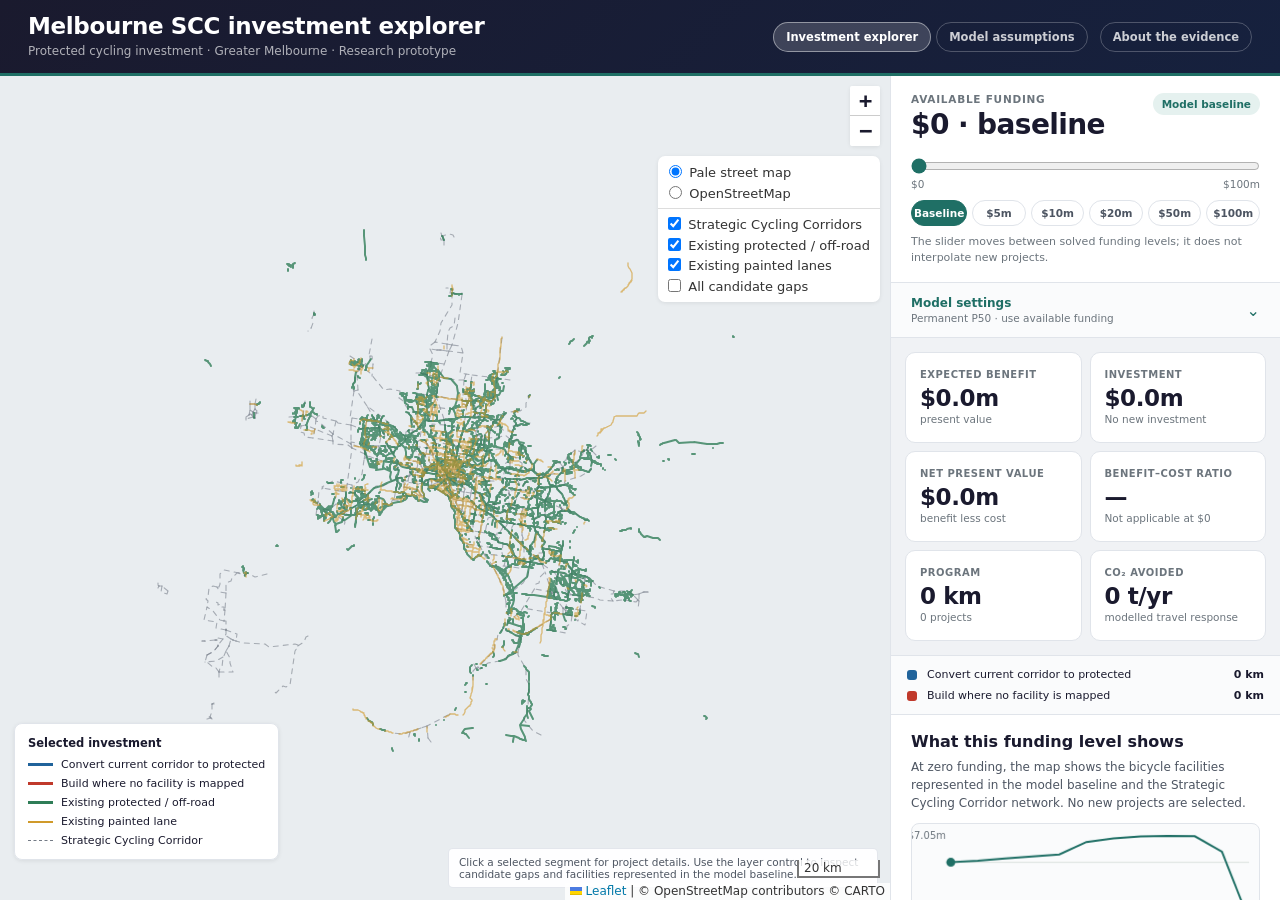
==== commit 66bf0975: "Simplify assumptions page and align dashboard styling" ====
--- a/index.html
+++ b/index.html
@@ -9,19 +9,18 @@
   <title>Melbourne SCC investment explorer</title>
   <link rel="preconnect" href="https://basemaps.cartocdn.com">
   <link rel="stylesheet" href="vendor/leaflet/leaflet.css">
-  <link rel="stylesheet" href="styles.css?v=4">
+  <link rel="stylesheet" href="styles.css?v=5">
 </head>
 <body>
   <header class="site-header">
     <div>
-      <p class="eyebrow">Research prototype · Greater Melbourne</p>
-      <h1>Strategic Cycling Corridor investment explorer</h1>
-      <p class="header-copy">Test where protected cycling investment is selected, how far a program expands, and how estimated returns change with available funding.</p>
+      <h1>Melbourne SCC investment explorer</h1>
+      <p class="header-copy">Protected cycling investment · Greater Melbourne · Research prototype</p>
     </div>
     <div class="header-actions">
       <nav class="site-nav" aria-label="Dashboard sections">
         <a class="active" href="index.html">Investment explorer</a>
-        <a href="review.html">Assumptions review</a>
+        <a href="review.html">Model assumptions</a>
       </nav>
       <button class="about-button" id="about-open" type="button">About the evidence</button>
     </div>
@@ -33,14 +32,14 @@
         <div class="section-heading-row">
           <div>
             <p class="control-label">Available funding</p>
-            <output id="budget-output" for="budget-slider">$0 · today</output>
+          <output id="budget-output" for="budget-slider">$0 · baseline</output>
           </div>
-          <span class="status-chip" id="spend-status">Current network</span>
+          <span class="status-chip" id="spend-status">Model baseline</span>
         </div>
         <input id="budget-slider" type="range" min="0" max="11" value="0" step="1" aria-label="Available funding level">
         <div class="range-ends"><span>$0</span><span>$100m</span></div>
         <div class="budget-presets" aria-label="Common funding levels">
-          <button type="button" data-budget="0">Today</button>
+          <button type="button" data-budget="0">Baseline</button>
           <button type="button" data-budget="5">$5m</button>
           <button type="button" data-budget="10">$10m</button>
           <button type="button" data-budget="20">$20m</button>
@@ -99,7 +98,7 @@
 
       <section class="control-section interpretation-section">
         <h2>What this funding level shows</h2>
-        <p id="interpretation">At zero funding, the map shows the modelled current network and no new selected projects.</p>
+        <p id="interpretation">At zero funding, the map shows the modelled baseline network and no new selected projects.</p>
         <canvas id="return-chart" height="122" role="img" aria-label="Net present value across the tested funding levels"></canvas>
       </section>
 
@@ -122,7 +121,7 @@
         <span><i class="line-swatch painted"></i>Existing painted lane</span>
         <span><i class="line-swatch scc"></i>Strategic Cycling Corridor</span>
       </div>
-      <div class="map-note">Click a selected segment for project details. Use the layer control to inspect candidate gaps and today’s facilities.</div>
+      <div class="map-note">Click a selected segment for project details. Use the layer control to inspect candidate gaps and facilities represented in the model baseline.</div>
       <div id="loading" class="loading-state">Preparing map and model results…</div>
     </section>
   </main>
@@ -136,7 +135,7 @@
       <section>
         <h3>Questions for practitioners</h3>
         <ul>
-          <li>Are the selected gaps genuinely missing or inadequate today?</li>
+          <li>Are the selected gaps genuinely missing or inadequate, or have they already been built or funded?</li>
           <li>Could the proposed treatment be delivered at the assumed cost?</li>
           <li>Are important corridors or existing facilities missing from the underlying network?</li>
           <li>Does the order in which projects enter as funding grows look credible?</li>
@@ -157,6 +156,6 @@
   </dialog>
 
   <script src="vendor/leaflet/leaflet.js"></script>
-  <script src="app.js?v=4"></script>
+  <script src="app.js?v=5"></script>
 </body>
 </html>
--- a/styles.css
+++ b/styles.css
@@ -1,98 +1,109 @@
 :root {
-  --ink: #16211e; --muted: #5b6863; --line: #d8dfdb; --paper: #fff;
-  --brand: #174f45; --brand-soft: #e3efeb; --upgrade: #1769aa;
-  --new: #b74352; --existing: #3d7c5b; --painted: #c38b20; --scc: #707a76;
-  --shadow: 0 8px 24px rgba(23, 41, 35, .10);
+  --bg: #f0f2f5;
+  --card: #ffffff;
+  --text: #1a1a2e;
+  --muted: #6c757d;
+  --border: #e0e4ea;
+  --navy: #1a1a2e;
+  --navy-deep: #16213e;
+  --accent: #1f6f65;
+  --accent-soft: #e5f1ef;
+  --upgrade: #20639b;
+  --new: #c0392b;
+  --existing: #2f7d57;
+  --painted: #d09a2a;
+  --scc: #747b86;
+  --shadow: 0 1px 4px rgba(0, 0, 0, .08);
 }
 * { box-sizing: border-box; }
-html, body { height: 100%; }
-body { margin: 0; color: var(--ink); background: #edf1ee; font-family: Inter, ui-sans-serif, system-ui, -apple-system, BlinkMacSystemFont, "Segoe UI", sans-serif; -webkit-font-smoothing: antialiased; }
+html, body { min-height: 100%; }
+body { margin: 0; color: var(--text); background: var(--bg); font-family: "Segoe UI", system-ui, -apple-system, BlinkMacSystemFont, sans-serif; -webkit-font-smoothing: antialiased; }
 button, input { font: inherit; }
-.site-header { min-height: 88px; padding: 13px 22px 12px; display: flex; align-items: center; justify-content: space-between; gap: 24px; color: white; background: #143d36; border-bottom: 1px solid rgba(255,255,255,.14); }
-.eyebrow { margin: 0 0 5px; color: inherit; font-size: 11px; font-weight: 750; letter-spacing: .11em; text-transform: uppercase; opacity: .74; }
-h1 { margin: 0; font-family: Georgia, "Times New Roman", serif; font-size: clamp(24px, 2.25vw, 34px); font-weight: 600; line-height: 1.08; }
-.header-copy { max-width: 900px; margin: 5px 0 0; color: #d8e4e0; font-size: 12.5px; line-height: 1.3; }
-.about-button { flex: 0 0 auto; padding: 10px 15px; color: white; background: transparent; border: 1px solid rgba(255,255,255,.48); border-radius: 4px; cursor: pointer; }
-.about-button:hover, .about-button:focus-visible { background: rgba(255,255,255,.1); outline: none; }
+.site-header { min-height: 76px; padding: 13px 28px; display: flex; align-items: center; justify-content: space-between; gap: 24px; color: #fff; background: linear-gradient(135deg, var(--navy) 0%, var(--navy-deep) 100%); border-bottom: 3px solid var(--accent); }
+.eyebrow { margin: 0 0 4px; color: rgba(255,255,255,.62); font-size: 10px; font-weight: 800; letter-spacing: .85px; text-transform: uppercase; }
+h1 { margin: 0; font-size: clamp(18px, 2vw, 23px); font-weight: 700; line-height: 1.15; letter-spacing: -.35px; }
+.header-copy { max-width: 820px; margin: 4px 0 0; color: rgba(255,255,255,.66); font-size: 12px; line-height: 1.4; }
 .header-actions { flex: 0 0 auto; display: flex; align-items: center; gap: 12px; }
-.site-nav { display: flex; align-items: center; gap: 3px; }
-.site-nav a { padding: 8px 10px; color: #d8e4e0; border-radius: 3px; font-size: 11.5px; font-weight: 700; text-decoration: none; }
-.site-nav a:hover, .site-nav a:focus-visible { color: white; background: rgba(255,255,255,.08); outline: none; }
-.site-nav a.active { color: white; background: rgba(255,255,255,.15); }
-.dashboard-shell { height: calc(100vh - 88px); min-height: 650px; display: grid; grid-template-columns: minmax(340px, 390px) 1fr; }
-.control-panel { overflow-y: auto; background: var(--paper); border-right: 1px solid var(--line); z-index: 3; }
-.control-section { padding: 17px 20px; border-bottom: 1px solid var(--line); }
-.funding-section { background: #fbfcfb; }
+.site-nav { display: flex; align-items: center; gap: 5px; }
+.site-nav a, .about-button { padding: 7px 12px; color: rgba(255,255,255,.78); background: transparent; border: 1px solid rgba(255,255,255,.24); border-radius: 18px; font-size: 11.5px; font-weight: 650; text-decoration: none; cursor: pointer; }
+.site-nav a:hover, .site-nav a:focus-visible, .about-button:hover, .about-button:focus-visible { color: #fff; background: rgba(255,255,255,.10); outline: none; }
+.site-nav a.active { color: #fff; background: rgba(255,255,255,.17); border-color: rgba(255,255,255,.44); }
+.dashboard-shell { height: calc(100vh - 76px); min-height: 650px; display: grid; grid-template-columns: minmax(0, 1fr) 390px; grid-template-areas: "map controls"; overflow: hidden; }
+.control-panel { grid-area: controls; overflow-y: auto; background: var(--card); border-left: 1px solid var(--border); z-index: 3; }
+.map-panel { grid-area: map; min-width: 0; position: relative; background: #e9edf0; }
+.control-section { padding: 17px 20px; border-bottom: 1px solid var(--border); }
+.funding-section { background: var(--card); }
 .section-heading-row { display: flex; justify-content: space-between; align-items: flex-start; gap: 15px; }
-.control-label, fieldset legend { margin: 0 0 6px; color: var(--muted); font-size: 11px; font-weight: 800; letter-spacing: .08em; text-transform: uppercase; }
-#budget-output { display: block; font-family: Georgia, "Times New Roman", serif; font-size: 28px; font-weight: 600; line-height: 1; }
-.status-chip { padding: 5px 8px; border-radius: 3px; color: var(--brand); background: var(--brand-soft); font-size: 11px; font-weight: 750; }
-input[type="range"] { width: 100%; margin: 19px 0 2px; accent-color: var(--brand); cursor: pointer; }
-.range-ends { display: flex; justify-content: space-between; color: var(--muted); font-size: 11px; }
-.budget-presets { display: grid; grid-template-columns: repeat(6, 1fr); gap: 4px; margin-top: 9px; }
-.budget-presets button { padding: 5px 2px; color: #42514b; background: white; border: 1px solid var(--line); border-radius: 3px; font-size: 10.5px; font-weight: 700; cursor: pointer; }
-.budget-presets button:hover, .budget-presets button:focus-visible { border-color: var(--brand); color: var(--brand); outline: none; }
-.budget-presets button.active { color: white; background: var(--brand); border-color: var(--brand); }
-.control-help { margin: 7px 0 0; color: var(--muted); font-size: 11.5px; line-height: 1.35; }
-.investment-message { margin-top: 11px; padding: 10px 11px; display: grid; gap: 4px; color: #614918; background: #f6f0df; border: 1px solid #d8c48e; border-left: 3px solid #a77b2b; border-radius: 3px; }
+.control-label, fieldset legend { margin: 0 0 6px; color: var(--muted); font-size: 10.5px; font-weight: 800; letter-spacing: .75px; text-transform: uppercase; }
+#budget-output { display: block; font-size: 28px; font-weight: 800; line-height: 1; letter-spacing: -.6px; font-variant-numeric: tabular-nums; }
+.status-chip { padding: 5px 9px; color: var(--accent); background: var(--accent-soft); border-radius: 12px; font-size: 10.5px; font-weight: 750; }
+input[type="range"] { width: 100%; margin: 19px 0 2px; accent-color: var(--accent); cursor: pointer; }
+.range-ends { display: flex; justify-content: space-between; color: var(--muted); font-size: 10.5px; }
+.budget-presets { display: grid; grid-template-columns: repeat(6, 1fr); gap: 5px; margin-top: 10px; }
+.budget-presets button { padding: 6px 2px; color: #4d5562; background: var(--card); border: 1.5px solid var(--border); border-radius: 14px; font-size: 10.5px; font-weight: 700; cursor: pointer; transition: .15s ease; }
+.budget-presets button:hover, .budget-presets button:focus-visible { border-color: var(--accent); color: var(--accent); outline: none; }
+.budget-presets button.active { color: #fff; background: var(--accent); border-color: var(--accent); }
+.control-help { margin: 8px 0 0; color: var(--muted); font-size: 11px; line-height: 1.4; }
+.investment-message { margin-top: 11px; padding: 11px 12px; display: grid; gap: 4px; color: #644a18; background: #faf5e8; border: 1px solid #e2cf9e; border-left: 3px solid #b1812b; border-radius: 7px; }
 .investment-message[hidden] { display: none; }
 .investment-message strong { font-size: 12px; }
-.investment-message span { font-size: 11px; line-height: 1.35; }
-.investment-message button { width: fit-content; margin-top: 3px; padding: 4px 0; color: var(--brand); background: transparent; border: 0; font-size: 11px; font-weight: 800; cursor: pointer; text-decoration: underline; text-underline-offset: 2px; }
-.assumption-panel { border-bottom: 1px solid var(--line); background: #fbfcfb; }
-.assumption-panel summary { padding: 12px 20px; display: flex; align-items: center; justify-content: space-between; gap: 12px; color: var(--brand); cursor: pointer; list-style: none; }
+.investment-message span { font-size: 11px; line-height: 1.4; }
+.investment-message button { width: fit-content; margin-top: 3px; padding: 3px 0; color: var(--accent); background: transparent; border: 0; font-size: 11px; font-weight: 800; cursor: pointer; text-decoration: underline; text-underline-offset: 2px; }
+.assumption-panel { border-bottom: 1px solid var(--border); background: #fafbfc; }
+.assumption-panel summary { padding: 13px 20px; display: flex; align-items: center; justify-content: space-between; gap: 12px; color: var(--accent); cursor: pointer; list-style: none; }
 .assumption-panel summary::-webkit-details-marker { display: none; }
 .assumption-panel summary > span:first-child { display: grid; gap: 2px; }
 .assumption-panel summary strong { font-size: 12px; }
 .assumption-panel summary small { color: var(--muted); font-size: 10.5px; font-weight: 500; }
-.assumption-panel[open] summary { border-bottom: 1px solid var(--line); }
+.assumption-panel[open] summary { border-bottom: 1px solid var(--border); }
 .assumption-panel[open] summary > span:last-child { transform: rotate(180deg); }
 .assumption-panel .control-section { border-bottom: 0; }
-.option-grid { display: grid; grid-template-columns: 1fr 1fr; gap: 18px; }
+.option-grid { display: grid; grid-template-columns: 1fr 1fr; gap: 12px; }
 fieldset { min-width: 0; padding: 0; margin: 0; border: 0; }
-.radio-card { min-height: 51px; display: flex; align-items: flex-start; gap: 8px; padding: 8px 9px; margin-top: 6px; border: 1px solid var(--line); border-radius: 4px; cursor: pointer; }
-.radio-card:has(input:checked) { border-color: var(--brand); background: var(--brand-soft); box-shadow: inset 3px 0 0 var(--brand); }
-.radio-card input { margin: 3px 0 0; accent-color: var(--brand); }
+.radio-card { min-height: 55px; display: flex; align-items: flex-start; gap: 8px; padding: 9px 10px; margin-top: 6px; border: 1.5px solid var(--border); border-radius: 9px; cursor: pointer; }
+.radio-card:has(input:checked) { border-color: var(--accent); background: var(--accent-soft); }
+.radio-card input { margin: 3px 0 0; accent-color: var(--accent); }
 .radio-card span { min-width: 0; display: grid; gap: 2px; }
-.radio-card strong { font-size: 12.5px; line-height: 1.2; }
-.radio-card small { color: var(--muted); font-size: 10.5px; line-height: 1.25; }
-.metrics-section { display: grid; grid-template-columns: repeat(2, 1fr); gap: 1px; padding: 0; background: var(--line); }
-.metric { min-height: 90px; padding: 13px 14px; display: flex; flex-direction: column; justify-content: center; background: white; }
-.metric span { color: var(--muted); font-size: 10.5px; font-weight: 720; text-transform: uppercase; letter-spacing: .04em; }
-.metric strong { margin: 4px 0 2px; font-family: Georgia, "Times New Roman", serif; font-size: 22px; font-weight: 600; font-variant-numeric: tabular-nums; }
-.metric small { color: var(--muted); font-size: 10.5px; line-height: 1.2; }
-.metric.negative strong { color: #a12939; }
-.metric.positive strong { color: var(--brand); }
-.treatment-mix { padding: 11px 15px; display: grid; gap: 7px; background: #f8faf8; border-bottom: 1px solid var(--line); }
+.radio-card strong { font-size: 12px; line-height: 1.2; }
+.radio-card small { color: var(--muted); font-size: 10px; line-height: 1.3; }
+.metrics-section { display: grid; grid-template-columns: repeat(2, 1fr); gap: 8px; padding: 14px; background: var(--bg); }
+.metric { min-height: 91px; padding: 13px 14px; display: flex; flex-direction: column; justify-content: center; background: var(--card); border: 1px solid var(--border); border-radius: 10px; }
+.metric span { color: var(--muted); font-size: 10px; font-weight: 750; text-transform: uppercase; letter-spacing: .5px; }
+.metric strong { margin: 5px 0 2px; font-size: 23px; font-weight: 800; letter-spacing: -.4px; font-variant-numeric: tabular-nums; }
+.metric small { color: var(--muted); font-size: 10.5px; line-height: 1.25; }
+.metric.negative strong { color: #b03340; }
+.metric.positive strong { color: var(--accent); }
+.treatment-mix { padding: 12px 16px; display: grid; gap: 8px; background: #fafbfc; border-bottom: 1px solid var(--border); }
 .treatment-mix > div { display: grid; grid-template-columns: 13px 1fr auto; align-items: center; gap: 7px; font-size: 11px; }
-.treatment-mix strong { font-size: 11.5px; font-variant-numeric: tabular-nums; }
-.mix-swatch { width: 10px; height: 10px; display: inline-block; border-radius: 2px; }
+.treatment-mix strong { font-size: 11px; font-variant-numeric: tabular-nums; }
+.mix-swatch { width: 10px; height: 10px; display: inline-block; border-radius: 3px; }
 .mix-swatch.upgrade { background: var(--upgrade); }
 .mix-swatch.new-link { background: var(--new); }
-.interpretation-section h2, .project-section h2 { margin: 0; font-family: Georgia, "Times New Roman", serif; font-size: 17px; font-weight: 600; }
-.interpretation-section p { margin: 7px 0 11px; color: #384641; font-size: 12.5px; line-height: 1.46; }
-#return-chart { width: 100%; display: block; background: #fbfcfb; border: 1px solid #e2e7e4; }
-.text-button { padding: 3px 0; color: var(--brand); background: transparent; border: 0; font-size: 11.5px; font-weight: 700; cursor: pointer; }
-.text-button:disabled { color: #a4aaa7; cursor: default; }
-.project-list { margin-top: 10px; max-height: 265px; overflow-y: auto; border-top: 1px solid var(--line); }
+.interpretation-section h2, .project-section h2 { margin: 0; font-size: 16px; font-weight: 700; }
+.interpretation-section p { margin: 7px 0 11px; color: #4d5562; font-size: 12px; line-height: 1.5; }
+#return-chart { width: 100%; display: block; background: #fafbfc; border: 1px solid var(--border); border-radius: 8px; }
+.text-button { padding: 3px 0; color: #20639b; background: transparent; border: 0; font-size: 11px; font-weight: 700; cursor: pointer; }
+.text-button:disabled { color: #a7adb4; cursor: default; }
+.project-list { margin-top: 10px; max-height: 265px; overflow-y: auto; border-top: 1px solid var(--border); }
 .empty-state { margin: 14px 0; color: var(--muted); font-size: 12px; }
-.project-row { width: 100%; display: grid; grid-template-columns: 28px 1fr auto; align-items: center; gap: 9px; padding: 9px 4px; color: inherit; background: white; border: 0; border-bottom: 1px solid #e7ebe8; text-align: left; cursor: pointer; }
-.project-row:hover, .project-row:focus-visible { background: #f3f7f5; outline: none; }
-.rank-badge { width: 23px; height: 23px; display: grid; place-items: center; color: white; background: var(--brand); border-radius: 50%; font-size: 10px; font-weight: 750; }
+.project-row { width: 100%; display: grid; grid-template-columns: 28px 1fr auto; align-items: center; gap: 9px; padding: 9px 4px; color: inherit; background: var(--card); border: 0; border-bottom: 1px solid #e9ebef; text-align: left; cursor: pointer; }
+.project-row:hover, .project-row:focus-visible { background: #f4f6f8; outline: none; }
+.rank-badge { width: 23px; height: 23px; display: grid; place-items: center; color: #fff; background: var(--navy); border-radius: 50%; font-size: 10px; font-weight: 750; }
 .project-row strong { display: block; font-size: 12px; }
 .project-row small { display: block; margin-top: 2px; color: var(--muted); font-size: 10.5px; }
 .project-cost { font-size: 11px; font-weight: 700; font-variant-numeric: tabular-nums; }
-.map-panel { min-width: 0; position: relative; background: #e9eeeb; }
 #map { width: 100%; height: 100%; }
-.leaflet-container { background: #e9eeeb; font-family: inherit; }
-.leaflet-control-layers { border: 0 !important; border-radius: 3px !important; box-shadow: var(--shadow) !important; font-size: 12px; }
-.leaflet-popup-content { margin: 13px 15px; line-height: 1.35; }
-.popup-title { margin: 0 0 7px; font-family: Georgia, "Times New Roman", serif; font-size: 16px; }
+.leaflet-container { background: #e9edf0; font-family: inherit; }
+.leaflet-control-layers { border: 0 !important; border-radius: 7px !important; box-shadow: var(--shadow) !important; font-size: 12px; }
+.leaflet-bar { border: 0 !important; box-shadow: var(--shadow) !important; }
+.leaflet-bar a { color: var(--navy) !important; }
+.leaflet-popup-content { margin: 14px 16px; line-height: 1.4; }
+.popup-title { margin: 0 0 8px; font-size: 16px; }
 .popup-grid { display: grid; grid-template-columns: auto auto; gap: 3px 13px; font-size: 11.5px; }
 .popup-grid span:nth-child(odd) { color: var(--muted); }
-.popup-note { max-width: 245px; margin: 8px 0 0; color: var(--muted); font-size: 10.5px; }
-.popup-review-link { display: inline-block; margin-top: 8px; color: var(--brand); font-size: 11px; font-weight: 800; text-underline-offset: 2px; }
-.map-key { position: absolute; left: 14px; bottom: 38px; z-index: 500; min-width: 200px; display: grid; gap: 6px; padding: 11px 12px; background: rgba(255,255,255,.94); border: 1px solid rgba(64,76,70,.16); border-radius: 3px; box-shadow: var(--shadow); font-size: 11px; }
+.popup-note { max-width: 250px; margin: 9px 0 0; color: var(--muted); font-size: 10.5px; }
+.popup-review-link { display: inline-block; margin-top: 9px; color: #20639b; font-size: 11px; font-weight: 800; text-underline-offset: 2px; }
+.map-key { position: absolute; left: 14px; bottom: 40px; z-index: 500; min-width: 210px; display: grid; gap: 6px; padding: 12px 13px; background: rgba(255,255,255,.96); border: 1px solid var(--border); border-radius: 8px; box-shadow: var(--shadow); font-size: 11px; }
 .map-key strong { margin-bottom: 2px; font-size: 11.5px; }
 .map-key span { display: flex; align-items: center; gap: 8px; }
 .line-swatch { width: 25px; height: 0; display: inline-block; border-top: 3px solid; }
@@ -101,39 +112,39 @@
 .line-swatch.existing { border-color: var(--existing); }
 .line-swatch.painted { border-color: var(--painted); border-top-width: 2px; }
 .line-swatch.scc { border-color: var(--scc); border-top-width: 1px; border-top-style: dashed; }
-.map-note { position: absolute; right: 12px; bottom: 12px; z-index: 500; max-width: 420px; padding: 6px 9px; color: #4d5a55; background: rgba(255,255,255,.9); border-radius: 2px; font-size: 10.5px; }
-.loading-state { position: absolute; inset: 0; z-index: 1000; display: grid; place-items: center; color: var(--brand); background: rgba(246,248,246,.9); font-size: 14px; font-weight: 650; }
-.loading-state.error { padding: 24px; color: #8b2432; text-align: center; }
-dialog { width: min(690px, calc(100vw - 32px)); max-height: calc(100vh - 40px); padding: 0; color: var(--ink); border: 0; border-radius: 5px; box-shadow: 0 24px 80px rgba(14, 28, 23, .32); }
-dialog::backdrop { background: rgba(12, 25, 21, .62); }
-.dialog-head { padding: 20px 22px 15px; display: flex; align-items: flex-start; justify-content: space-between; gap: 20px; color: white; background: var(--brand); }
-.dialog-head h2 { margin: 0; font-family: Georgia, "Times New Roman", serif; font-size: 24px; font-weight: 600; }
-.dialog-close { color: white; background: transparent; border: 0; font-size: 28px; line-height: 1; cursor: pointer; }
+.map-note { position: absolute; right: 12px; bottom: 12px; z-index: 500; max-width: 430px; padding: 7px 10px; color: #4d5562; background: rgba(255,255,255,.94); border: 1px solid rgba(224,228,234,.9); border-radius: 5px; font-size: 10.5px; }
+.loading-state { position: absolute; inset: 0; z-index: 1000; display: grid; place-items: center; color: var(--navy); background: rgba(244,246,248,.92); font-size: 14px; font-weight: 650; }
+.loading-state.error { padding: 24px; color: #a52d39; text-align: center; }
+dialog { width: min(690px, calc(100vw - 32px)); max-height: calc(100vh - 40px); padding: 0; color: var(--text); border: 0; border-radius: 14px; box-shadow: 0 20px 60px rgba(0,0,0,.30); }
+dialog::backdrop { background: rgba(10,18,35,.72); backdrop-filter: blur(3px); }
+.dialog-head { padding: 20px 22px 16px; display: flex; align-items: flex-start; justify-content: space-between; gap: 20px; color: #fff; background: linear-gradient(135deg, var(--navy) 0%, var(--navy-deep) 100%); border-bottom: 3px solid var(--accent); }
+.dialog-head h2 { margin: 0; font-size: 22px; line-height: 1.2; }
+.dialog-close { color: #fff; background: transparent; border: 0; font-size: 28px; line-height: 1; cursor: pointer; }
 .dialog-content { padding: 20px 22px 24px; }
 .dialog-content section + section { margin-top: 18px; }
 .dialog-content h3 { margin: 0 0 7px; font-size: 14px; }
-.dialog-content p, .dialog-content li { font-size: 13px; line-height: 1.5; }
+.dialog-content p, .dialog-content li { font-size: 13px; line-height: 1.55; }
 .dialog-content ul { margin: 7px 0 0; padding-left: 20px; }
-.caution-box { padding: 14px 15px; background: #f5f1e7; border-left: 3px solid #a77b2b; }
+.caution-box { padding: 14px 15px; background: #faf5e8; border-left: 3px solid #b1812b; border-radius: 5px; }
 .caution-box p { margin: 0; }
 .data-date { margin: 18px 0 0; color: var(--muted); font-size: 11px !important; }
 @media (max-width: 980px) {
-  .site-header { min-height: 96px; padding: 15px 18px; }
+  .site-header { min-height: 82px; padding: 13px 18px; }
   .header-copy { display: none; }
-  .dashboard-shell { height: auto; min-height: 0; display: flex; flex-direction: column; }
-  .control-panel { overflow: visible; border-right: 0; }
-  .map-panel { height: 68vh; min-height: 540px; order: -1; }
+  .dashboard-shell { height: auto; min-height: 0; display: flex; flex-direction: column; overflow: visible; }
+  .control-panel { overflow: visible; border-left: 0; }
+  .map-panel { height: 66vh; min-height: 500px; order: -1; }
   .metrics-section { grid-template-columns: repeat(3, 1fr); }
   .project-list { max-height: none; }
 }
 @media (max-width: 620px) {
-  .site-header { min-height: 108px; align-items: flex-start; }
-  h1 { font-size: 23px; }
-  .about-button { padding: 8px 10px; font-size: 11px; }
-  .header-actions { align-items: flex-end; flex-direction: column-reverse; gap: 4px; }
-  .site-nav a { padding: 5px 6px; font-size: 10px; }
-  .map-panel { height: 60vh; min-height: 470px; }
-  .map-key { left: 8px; bottom: 33px; min-width: 180px; padding: 8px 9px; }
+  .site-header { min-height: 104px; padding: 13px 14px; align-items: flex-start; }
+  h1 { font-size: 18px; }
+  .header-actions { align-items: flex-end; flex-direction: column-reverse; gap: 5px; }
+  .site-nav { flex-wrap: wrap; justify-content: flex-end; }
+  .site-nav a, .about-button { padding: 5px 8px; font-size: 10px; }
+  .map-panel { height: 58vh; min-height: 430px; }
+  .map-key { left: 8px; bottom: 34px; min-width: 185px; padding: 9px 10px; }
   .map-note { display: none; }
   .option-grid { grid-template-columns: 1fr; }
   .metrics-section { grid-template-columns: repeat(2, 1fr); }
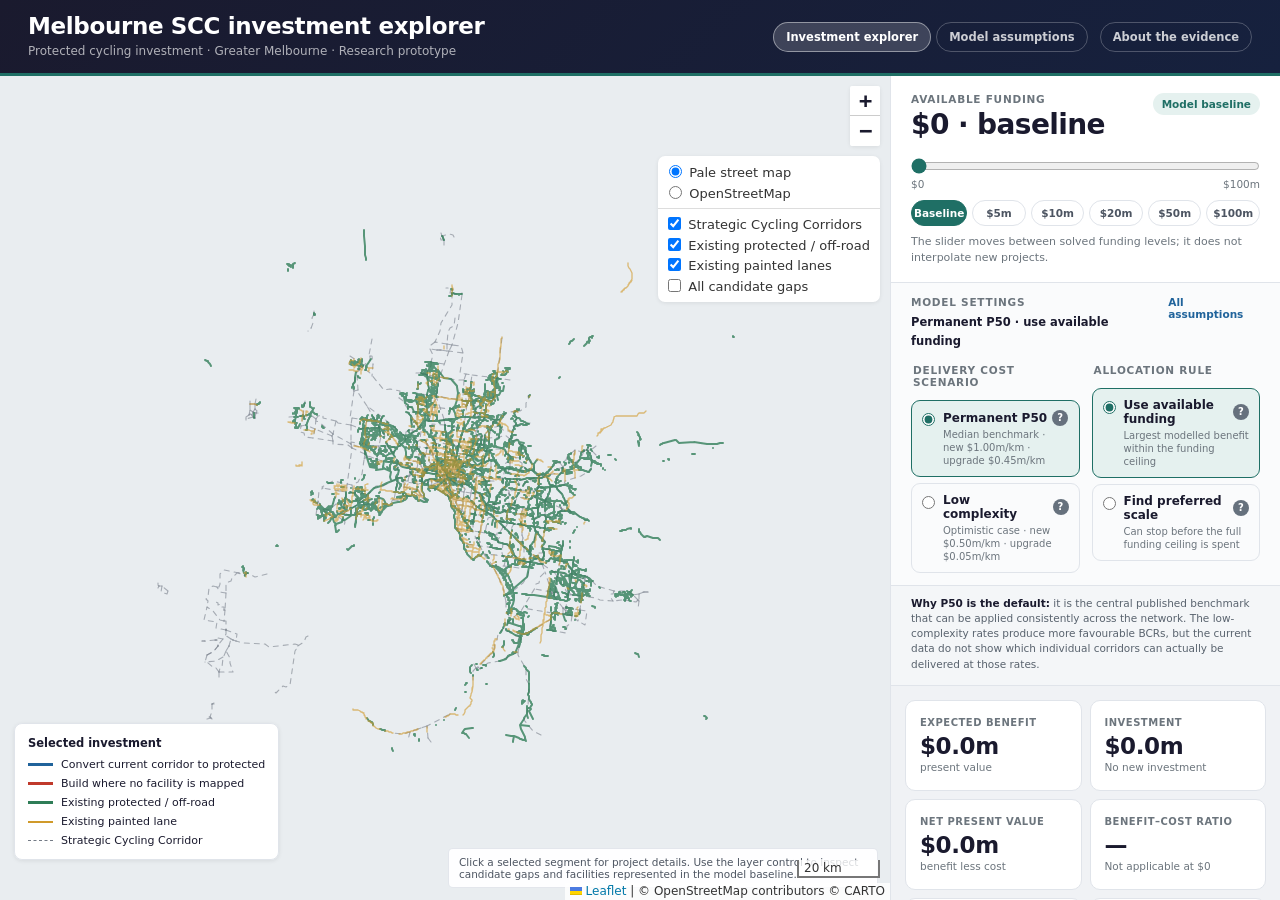
==== commit df95a6b9: "Keep model settings visible and explain cost scenarios" ====
--- a/index.html
+++ b/index.html
@@ -9,7 +9,7 @@
   <title>Melbourne SCC investment explorer</title>
   <link rel="preconnect" href="https://basemaps.cartocdn.com">
   <link rel="stylesheet" href="vendor/leaflet/leaflet.css">
-  <link rel="stylesheet" href="styles.css?v=5">
+  <link rel="stylesheet" href="styles.css?v=6">
 </head>
 <body>
   <header class="site-header">
@@ -54,18 +54,30 @@
         </div>
       </section>
 
-      <details class="assumption-panel">
-        <summary><span><strong>Model settings</strong><small id="settings-summary">Permanent P50 · use available funding</small></span><span aria-hidden="true">⌄</span></summary>
+      <section class="model-settings-panel" aria-labelledby="model-settings-title">
+        <div class="settings-heading">
+          <div>
+            <p class="control-label" id="model-settings-title">Model settings</p>
+            <strong id="settings-summary">Permanent P50 · use available funding</strong>
+          </div>
+          <a href="review.html">All assumptions</a>
+        </div>
         <section class="control-section option-grid">
           <fieldset>
-            <legend>Delivery assumption</legend>
+            <legend>Delivery cost scenario</legend>
             <label class="radio-card">
               <input type="radio" name="scenario" value="p50" checked>
-              <span><strong>Permanent P50</strong><small>Central benchmark costs</small></span>
+              <span>
+                <span class="option-title"><strong>Permanent P50</strong><i class="info-bubble" tabindex="0" role="note" aria-label="P50 means the median or 50th-percentile benchmark estimate." data-tooltip="Central Victorian benchmark. New protected infrastructure: $1.00m/km. Upgrade to protected: $0.45m/km. Maintenance, renewal and programme management are also included.">?</i></span>
+                <small>Median benchmark · new $1.00m/km · upgrade $0.45m/km</small>
+              </span>
             </label>
             <label class="radio-card">
               <input type="radio" name="scenario" value="lowcx">
-              <span><strong>Low complexity</strong><small>Optimistic protected retrofit bound</small></span>
+              <span>
+                <span class="option-title"><strong>Low complexity</strong><i class="info-bubble" tabindex="0" role="note" aria-label="The low-complexity scenario is an optimistic protected-delivery cost case." data-tooltip="Optimistic protected-delivery case. New protected infrastructure: $0.50m/km. Upgrade to protected: $0.05m/km. This assumes straightforward construction or road-space reallocation and is not confirmed for every site.">?</i></span>
+                <small>Optimistic case · new $0.50m/km · upgrade $0.05m/km</small>
+              </span>
             </label>
           </fieldset>
 
@@ -73,15 +85,22 @@
             <legend>Allocation rule</legend>
             <label class="radio-card">
               <input type="radio" name="objective" value="benefit" checked>
-              <span><strong>Use available funding</strong><small>Select the strongest program within the funding limit</small></span>
+              <span>
+                <span class="option-title"><strong>Use available funding</strong><i class="info-bubble" tabindex="0" role="note" aria-label="This rule maximises benefit within the selected funding ceiling." data-tooltip="Selects the portfolio with the largest modelled benefit within the funding ceiling. It normally continues adding projects while funding is available.">?</i></span>
+                <small>Largest modelled benefit within the funding ceiling</small>
+              </span>
             </label>
             <label class="radio-card">
               <input type="radio" name="objective" value="net">
-              <span><strong>Find preferred scale</strong><small>Stops when further investment lowers risk-adjusted net benefit</small></span>
+              <span>
+                <span class="option-title"><strong>Find preferred scale</strong><i class="info-bubble" tabindex="0" role="note" aria-label="This rule maximises risk-adjusted net benefit and can leave funding unspent." data-tooltip="Selects the portfolio with the largest risk-adjusted benefit minus cost. It can leave funding unspent when adding another project reduces net value.">?</i></span>
+                <small>Can stop before the full funding ceiling is spent</small>
+              </span>
             </label>
           </fieldset>
         </section>
-      </details>
+        <p class="settings-note"><strong>Why P50 is the default:</strong> it is the central published benchmark that can be applied consistently across the network. The low-complexity rates produce more favourable BCRs, but the current data do not show which individual corridors can actually be delivered at those rates.</p>
+      </section>
 
       <section class="control-section metrics-section" aria-live="polite">
         <div class="metric"><span>Expected benefit</span><strong id="metric-benefit">$0m</strong><small>present value</small></div>
--- a/styles.css
+++ b/styles.css
@@ -49,23 +49,29 @@
 .investment-message strong { font-size: 12px; }
 .investment-message span { font-size: 11px; line-height: 1.4; }
 .investment-message button { width: fit-content; margin-top: 3px; padding: 3px 0; color: var(--accent); background: transparent; border: 0; font-size: 11px; font-weight: 800; cursor: pointer; text-decoration: underline; text-underline-offset: 2px; }
-.assumption-panel { border-bottom: 1px solid var(--border); background: #fafbfc; }
-.assumption-panel summary { padding: 13px 20px; display: flex; align-items: center; justify-content: space-between; gap: 12px; color: var(--accent); cursor: pointer; list-style: none; }
-.assumption-panel summary::-webkit-details-marker { display: none; }
-.assumption-panel summary > span:first-child { display: grid; gap: 2px; }
-.assumption-panel summary strong { font-size: 12px; }
-.assumption-panel summary small { color: var(--muted); font-size: 10.5px; font-weight: 500; }
-.assumption-panel[open] summary { border-bottom: 1px solid var(--border); }
-.assumption-panel[open] summary > span:last-child { transform: rotate(180deg); }
-.assumption-panel .control-section { border-bottom: 0; }
+.model-settings-panel { position: relative; border-bottom: 1px solid var(--border); background: #fafbfc; }
+.settings-heading { padding: 13px 20px 10px; display: flex; align-items: flex-start; justify-content: space-between; gap: 12px; }
+.settings-heading .control-label { margin-bottom: 3px; }
+.settings-heading strong { color: var(--text); font-size: 11.5px; font-weight: 650; }
+.settings-heading a { color: #20639b; font-size: 10.5px; font-weight: 700; text-decoration: none; }
+.settings-heading a:hover, .settings-heading a:focus-visible { text-decoration: underline; text-underline-offset: 2px; outline: none; }
+.model-settings-panel .control-section { padding-top: 5px; padding-bottom: 12px; border-bottom: 0; }
 .option-grid { display: grid; grid-template-columns: 1fr 1fr; gap: 12px; }
 fieldset { min-width: 0; padding: 0; margin: 0; border: 0; }
-.radio-card { min-height: 55px; display: flex; align-items: flex-start; gap: 8px; padding: 9px 10px; margin-top: 6px; border: 1.5px solid var(--border); border-radius: 9px; cursor: pointer; }
+.radio-card { min-height: 67px; display: flex; align-items: flex-start; gap: 8px; padding: 9px 10px; margin-top: 6px; border: 1.5px solid var(--border); border-radius: 9px; cursor: pointer; }
 .radio-card:has(input:checked) { border-color: var(--accent); background: var(--accent-soft); }
 .radio-card input { margin: 3px 0 0; accent-color: var(--accent); }
 .radio-card span { min-width: 0; display: grid; gap: 2px; }
 .radio-card strong { font-size: 12px; line-height: 1.2; }
 .radio-card small { color: var(--muted); font-size: 10px; line-height: 1.3; }
+.option-title { display: flex !important; grid-template-columns: minmax(0, auto) auto; align-items: center; justify-content: flex-start; gap: 5px !important; }
+.info-bubble { position: relative; width: 16px; height: 16px; display: inline-grid; place-items: center; flex: 0 0 auto; color: #fff; background: #66717d; border-radius: 50%; font-size: 10px; font-style: normal; font-weight: 800; line-height: 1; cursor: help; }
+.info-bubble::after { content: attr(data-tooltip); position: absolute; right: -8px; top: 23px; z-index: 1200; width: 245px; padding: 9px 10px; color: #fff; background: var(--navy); border-radius: 6px; box-shadow: 0 8px 22px rgba(0,0,0,.24); font-size: 10.5px; font-weight: 500; line-height: 1.4; opacity: 0; visibility: hidden; pointer-events: none; transform: translateY(-3px); transition: opacity .12s ease, transform .12s ease; }
+.option-grid fieldset:first-child .info-bubble::after { right: auto; left: -110px; }
+.info-bubble:hover::after, .info-bubble:focus::after { opacity: 1; visibility: visible; transform: translateY(0); }
+.info-bubble:focus { outline: 2px solid rgba(31,111,101,.32); outline-offset: 2px; }
+.settings-note { margin: 0; padding: 10px 20px 13px; color: #59636e; background: #f4f6f8; border-top: 1px solid var(--border); font-size: 10.5px; line-height: 1.45; }
+.settings-note strong { color: var(--text); }
 .metrics-section { display: grid; grid-template-columns: repeat(2, 1fr); gap: 8px; padding: 14px; background: var(--bg); }
 .metric { min-height: 91px; padding: 13px 14px; display: flex; flex-direction: column; justify-content: center; background: var(--card); border: 1px solid var(--border); border-radius: 10px; }
 .metric span { color: var(--muted); font-size: 10px; font-weight: 750; text-transform: uppercase; letter-spacing: .5px; }
@@ -147,6 +153,7 @@
   .map-key { left: 8px; bottom: 34px; min-width: 185px; padding: 9px 10px; }
   .map-note { display: none; }
   .option-grid { grid-template-columns: 1fr; }
+  .option-grid .info-bubble::after { right: auto; left: -80px; width: 230px; }
   .metrics-section { grid-template-columns: repeat(2, 1fr); }
   .control-section { padding-left: 15px; padding-right: 15px; }
 }
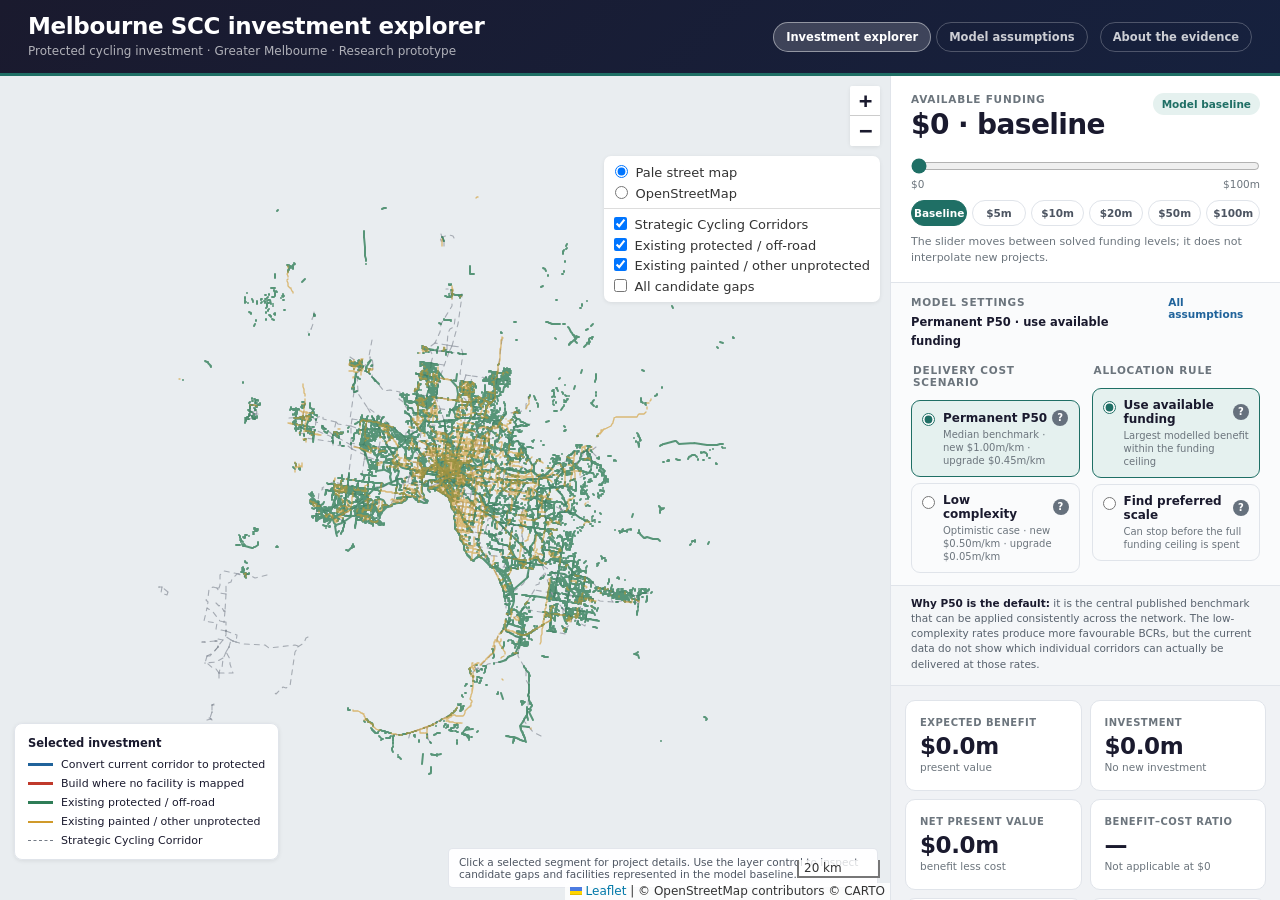
==== commit 0176bfb5: "Refresh dashboard for 2026 SCC network" ====
--- a/index.html
+++ b/index.html
@@ -137,7 +137,7 @@
         <span><i class="line-swatch upgrade"></i>Convert current corridor to protected</span>
         <span><i class="line-swatch new-link"></i>Build where no facility is mapped</span>
         <span><i class="line-swatch existing"></i>Existing protected / off-road</span>
-        <span><i class="line-swatch painted"></i>Existing painted lane</span>
+        <span><i class="line-swatch painted"></i>Existing painted / other unprotected</span>
         <span><i class="line-swatch scc"></i>Strategic Cycling Corridor</span>
       </div>
       <div class="map-note">Click a selected segment for project details. Use the layer control to inspect candidate gaps and facilities represented in the model baseline.</div>
@@ -175,6 +175,6 @@
   </dialog>
 
   <script src="vendor/leaflet/leaflet.js"></script>
-  <script src="app.js?v=5"></script>
+  <script src="app.js?v=6"></script>
 </body>
 </html>
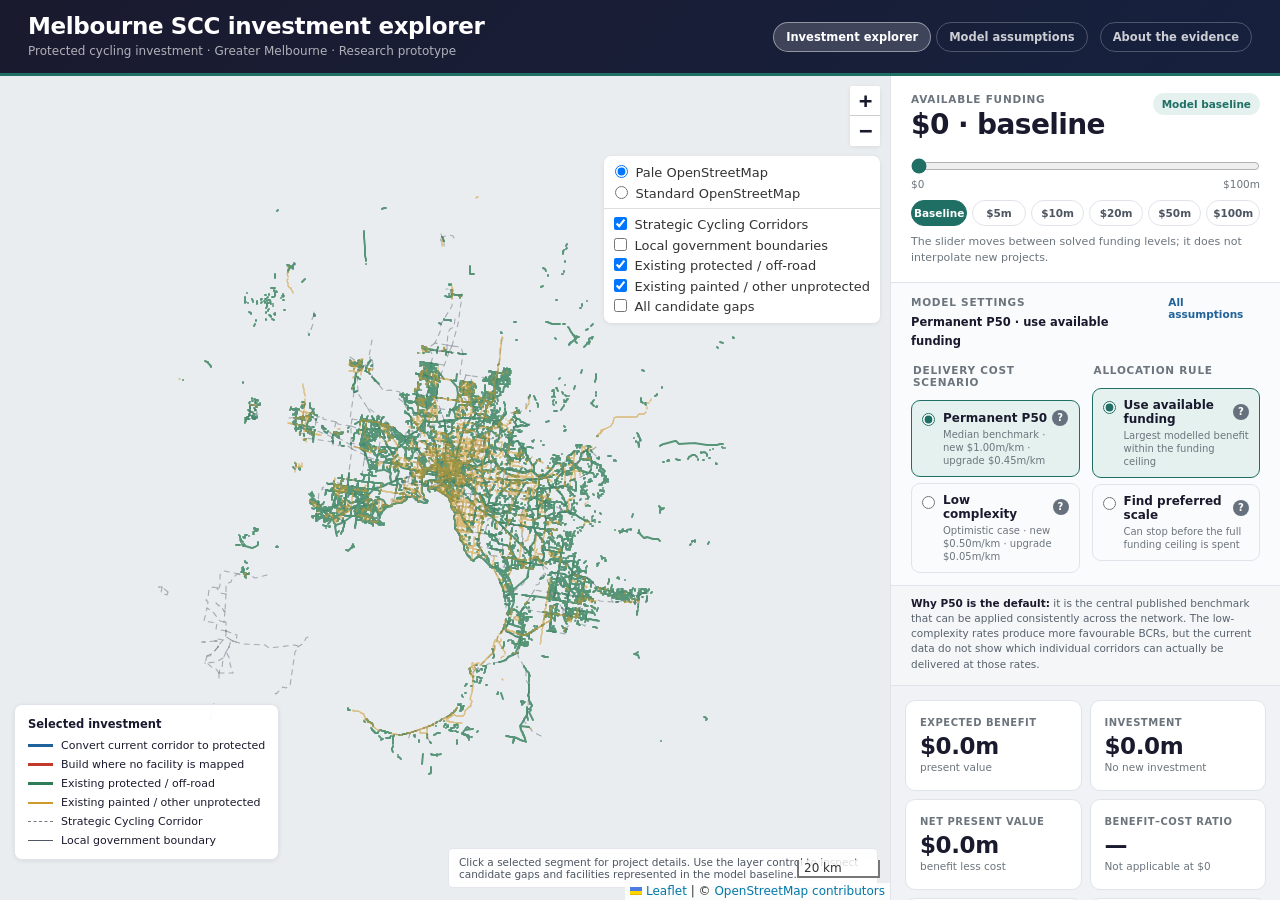
==== commit db6b66ea: "Replace CARTO basemap and add LGA boundaries" ====
--- a/index.html
+++ b/index.html
@@ -7,9 +7,9 @@
   <meta property="og:title" content="Melbourne SCC investment explorer">
   <meta property="og:description" content="An interactive research prototype for reviewing the location, scale and estimated returns of protected-cycling investment.">
   <title>Melbourne SCC investment explorer</title>
-  <link rel="preconnect" href="https://basemaps.cartocdn.com">
+  <link rel="preconnect" href="https://tile.openstreetmap.org">
   <link rel="stylesheet" href="vendor/leaflet/leaflet.css">
-  <link rel="stylesheet" href="styles.css?v=6">
+  <link rel="stylesheet" href="styles.css?v=7">
 </head>
 <body>
   <header class="site-header">
@@ -139,6 +139,7 @@
         <span><i class="line-swatch existing"></i>Existing protected / off-road</span>
         <span><i class="line-swatch painted"></i>Existing painted / other unprotected</span>
         <span><i class="line-swatch scc"></i>Strategic Cycling Corridor</span>
+        <span><i class="line-swatch lga"></i>Local government boundary</span>
       </div>
       <div class="map-note">Click a selected segment for project details. Use the layer control to inspect candidate gaps and facilities represented in the model baseline.</div>
       <div id="loading" class="loading-state">Preparing map and model results…</div>
@@ -175,6 +176,6 @@
   </dialog>
 
   <script src="vendor/leaflet/leaflet.js"></script>
-  <script src="app.js?v=6"></script>
+  <script src="app.js?v=7"></script>
 </body>
 </html>
--- a/styles.css
+++ b/styles.css
@@ -100,6 +100,7 @@
 .project-cost { font-size: 11px; font-weight: 700; font-variant-numeric: tabular-nums; }
 #map { width: 100%; height: 100%; }
 .leaflet-container { background: #e9edf0; font-family: inherit; }
+.pale-basemap-tiles { filter: saturate(.32) brightness(1.08) contrast(.86); }
 .leaflet-control-layers { border: 0 !important; border-radius: 7px !important; box-shadow: var(--shadow) !important; font-size: 12px; }
 .leaflet-bar { border: 0 !important; box-shadow: var(--shadow) !important; }
 .leaflet-bar a { color: var(--navy) !important; }
@@ -118,6 +119,7 @@
 .line-swatch.existing { border-color: var(--existing); }
 .line-swatch.painted { border-color: var(--painted); border-top-width: 2px; }
 .line-swatch.scc { border-color: var(--scc); border-top-width: 1px; border-top-style: dashed; }
+.line-swatch.lga { border-color: #4f5965; border-top-width: 1px; }
 .map-note { position: absolute; right: 12px; bottom: 12px; z-index: 500; max-width: 430px; padding: 7px 10px; color: #4d5562; background: rgba(255,255,255,.94); border: 1px solid rgba(224,228,234,.9); border-radius: 5px; font-size: 10.5px; }
 .loading-state { position: absolute; inset: 0; z-index: 1000; display: grid; place-items: center; color: var(--navy); background: rgba(244,246,248,.92); font-size: 14px; font-weight: 650; }
 .loading-state.error { padding: 24px; color: #a52d39; text-align: center; }
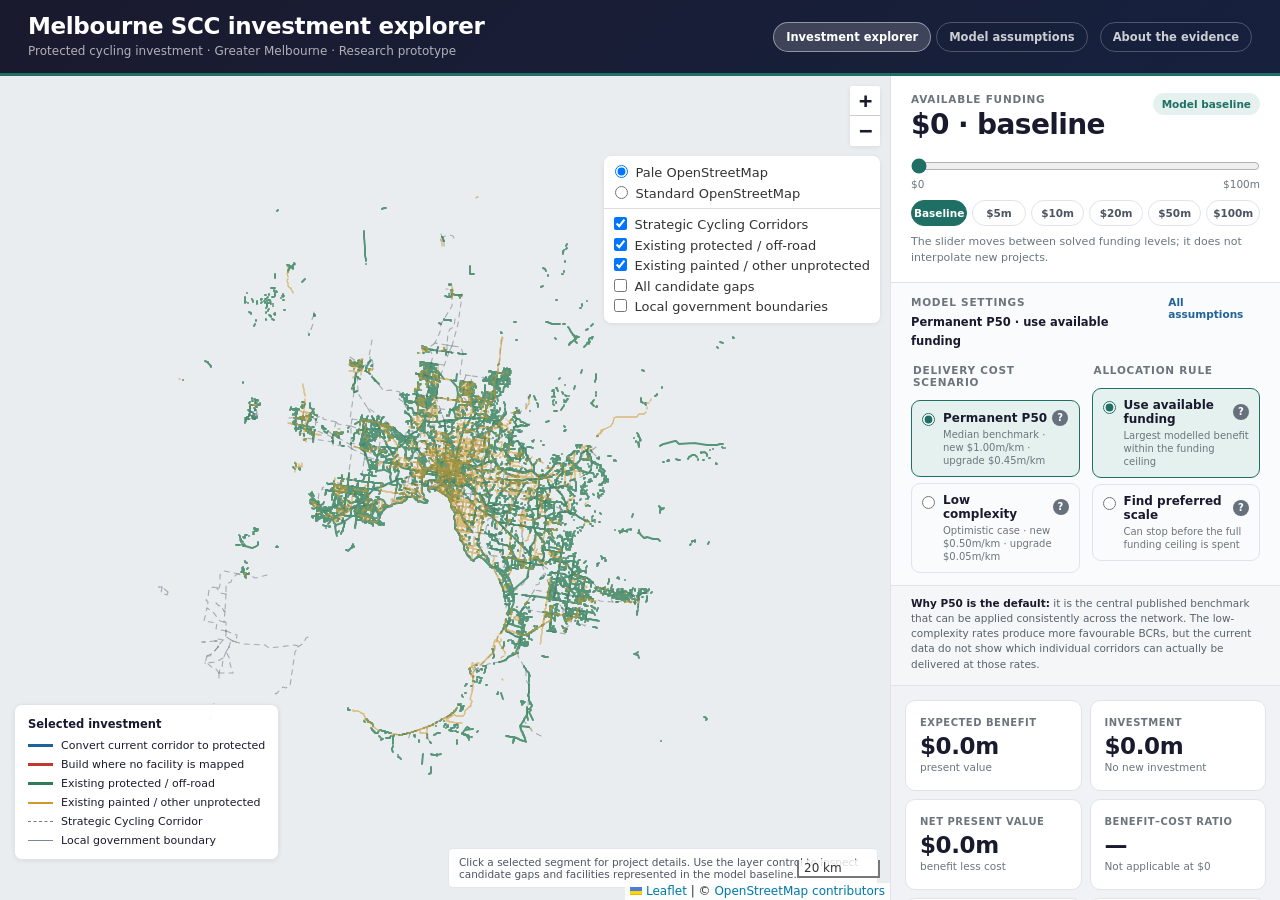
==== commit bc373071: "Refine LGA map overlay behaviour" ====
--- a/index.html
+++ b/index.html
@@ -9,7 +9,7 @@
   <title>Melbourne SCC investment explorer</title>
   <link rel="preconnect" href="https://tile.openstreetmap.org">
   <link rel="stylesheet" href="vendor/leaflet/leaflet.css">
-  <link rel="stylesheet" href="styles.css?v=7">
+  <link rel="stylesheet" href="styles.css?v=8">
 </head>
 <body>
   <header class="site-header">
@@ -176,6 +176,6 @@
   </dialog>
 
   <script src="vendor/leaflet/leaflet.js"></script>
-  <script src="app.js?v=7"></script>
+  <script src="app.js?v=8"></script>
 </body>
 </html>
--- a/styles.css
+++ b/styles.css
@@ -119,7 +119,7 @@
 .line-swatch.existing { border-color: var(--existing); }
 .line-swatch.painted { border-color: var(--painted); border-top-width: 2px; }
 .line-swatch.scc { border-color: var(--scc); border-top-width: 1px; border-top-style: dashed; }
-.line-swatch.lga { border-color: #4f5965; border-top-width: 1px; }
+.line-swatch.lga { border-color: #7b8993; border-top-width: 1px; background: rgba(220,231,235,.5); }
 .map-note { position: absolute; right: 12px; bottom: 12px; z-index: 500; max-width: 430px; padding: 7px 10px; color: #4d5562; background: rgba(255,255,255,.94); border: 1px solid rgba(224,228,234,.9); border-radius: 5px; font-size: 10.5px; }
 .loading-state { position: absolute; inset: 0; z-index: 1000; display: grid; place-items: center; color: var(--navy); background: rgba(244,246,248,.92); font-size: 14px; font-weight: 650; }
 .loading-state.error { padding: 24px; color: #a52d39; text-align: center; }
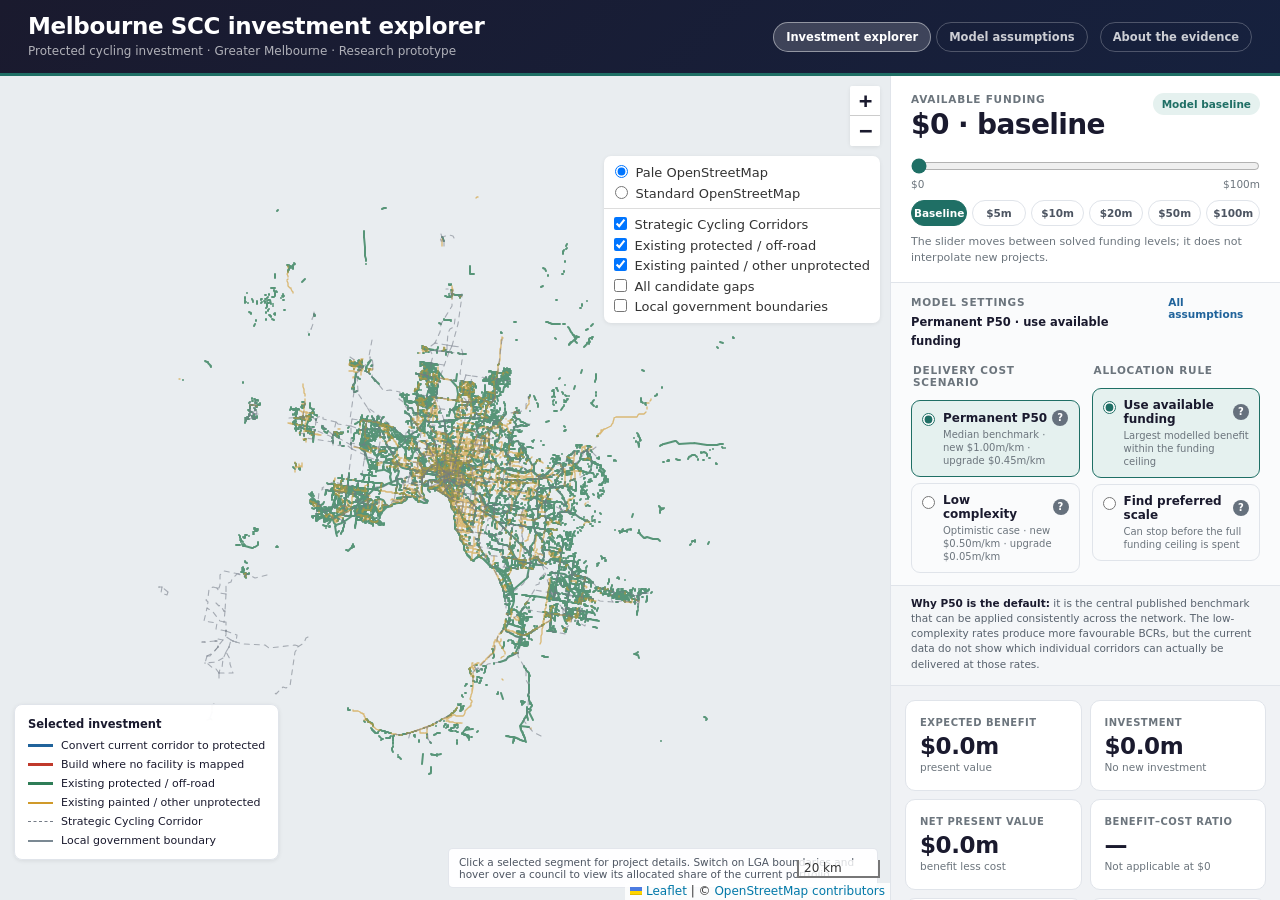
==== commit f4d7e9f9: "Add interactive LGA portfolio summaries" ====
--- a/index.html
+++ b/index.html
@@ -9,7 +9,7 @@
   <title>Melbourne SCC investment explorer</title>
   <link rel="preconnect" href="https://tile.openstreetmap.org">
   <link rel="stylesheet" href="vendor/leaflet/leaflet.css">
-  <link rel="stylesheet" href="styles.css?v=8">
+  <link rel="stylesheet" href="styles.css?v=9">
 </head>
 <body>
   <header class="site-header">
@@ -141,7 +141,7 @@
         <span><i class="line-swatch scc"></i>Strategic Cycling Corridor</span>
         <span><i class="line-swatch lga"></i>Local government boundary</span>
       </div>
-      <div class="map-note">Click a selected segment for project details. Use the layer control to inspect candidate gaps and facilities represented in the model baseline.</div>
+      <div class="map-note">Click a selected segment for project details. Switch on LGA boundaries and hover over a council to view its allocated share of the current portfolio.</div>
       <div id="loading" class="loading-state">Preparing map and model results…</div>
     </section>
   </main>
@@ -176,6 +176,6 @@
   </dialog>
 
   <script src="vendor/leaflet/leaflet.js"></script>
-  <script src="app.js?v=8"></script>
+  <script src="app.js?v=9"></script>
 </body>
 </html>
--- a/styles.css
+++ b/styles.css
@@ -110,6 +110,16 @@
 .popup-grid span:nth-child(odd) { color: var(--muted); }
 .popup-note { max-width: 250px; margin: 9px 0 0; color: var(--muted); font-size: 10.5px; }
 .popup-review-link { display: inline-block; margin-top: 9px; color: #20639b; font-size: 11px; font-weight: 800; text-underline-offset: 2px; }
+.lga-result-tooltip { max-width: 315px; padding: 0; border: 1px solid #cbd4d9; border-radius: 8px; box-shadow: 0 5px 18px rgba(18,35,49,.18); }
+.lga-result-tooltip::before { display: none; }
+.lga-summary { min-width: 275px; padding: 11px 12px; color: var(--text); white-space: normal; }
+.lga-summary h3 { margin: 0 0 8px; font-size: 15px; }
+.lga-summary > p { margin: 6px 0 0; color: var(--muted); font-size: 10px; line-height: 1.35; }
+.lga-summary-grid { display: grid; grid-template-columns: minmax(130px, 1fr) auto; gap: 4px 13px; font-size: 11px; }
+.lga-summary-grid span { color: var(--muted); }
+.lga-summary-grid strong { text-align: right; font-variant-numeric: tabular-nums; }
+.lga-summary-grid strong.good { color: var(--accent); }
+.lga-summary-grid strong.weak { color: #a53a43; }
 .map-key { position: absolute; left: 14px; bottom: 40px; z-index: 500; min-width: 210px; display: grid; gap: 6px; padding: 12px 13px; background: rgba(255,255,255,.96); border: 1px solid var(--border); border-radius: 8px; box-shadow: var(--shadow); font-size: 11px; }
 .map-key strong { margin-bottom: 2px; font-size: 11.5px; }
 .map-key span { display: flex; align-items: center; gap: 8px; }
@@ -119,7 +129,7 @@
 .line-swatch.existing { border-color: var(--existing); }
 .line-swatch.painted { border-color: var(--painted); border-top-width: 2px; }
 .line-swatch.scc { border-color: var(--scc); border-top-width: 1px; border-top-style: dashed; }
-.line-swatch.lga { border-color: #7b8993; border-top-width: 1px; background: rgba(220,231,235,.5); }
+.line-swatch.lga { border-color: #7b8993; border-top-width: 2px; background: rgba(220,231,235,.5); }
 .map-note { position: absolute; right: 12px; bottom: 12px; z-index: 500; max-width: 430px; padding: 7px 10px; color: #4d5562; background: rgba(255,255,255,.94); border: 1px solid rgba(224,228,234,.9); border-radius: 5px; font-size: 10.5px; }
 .loading-state { position: absolute; inset: 0; z-index: 1000; display: grid; place-items: center; color: var(--navy); background: rgba(244,246,248,.92); font-size: 14px; font-weight: 650; }
 .loading-state.error { padding: 24px; color: #a52d39; text-align: center; }
